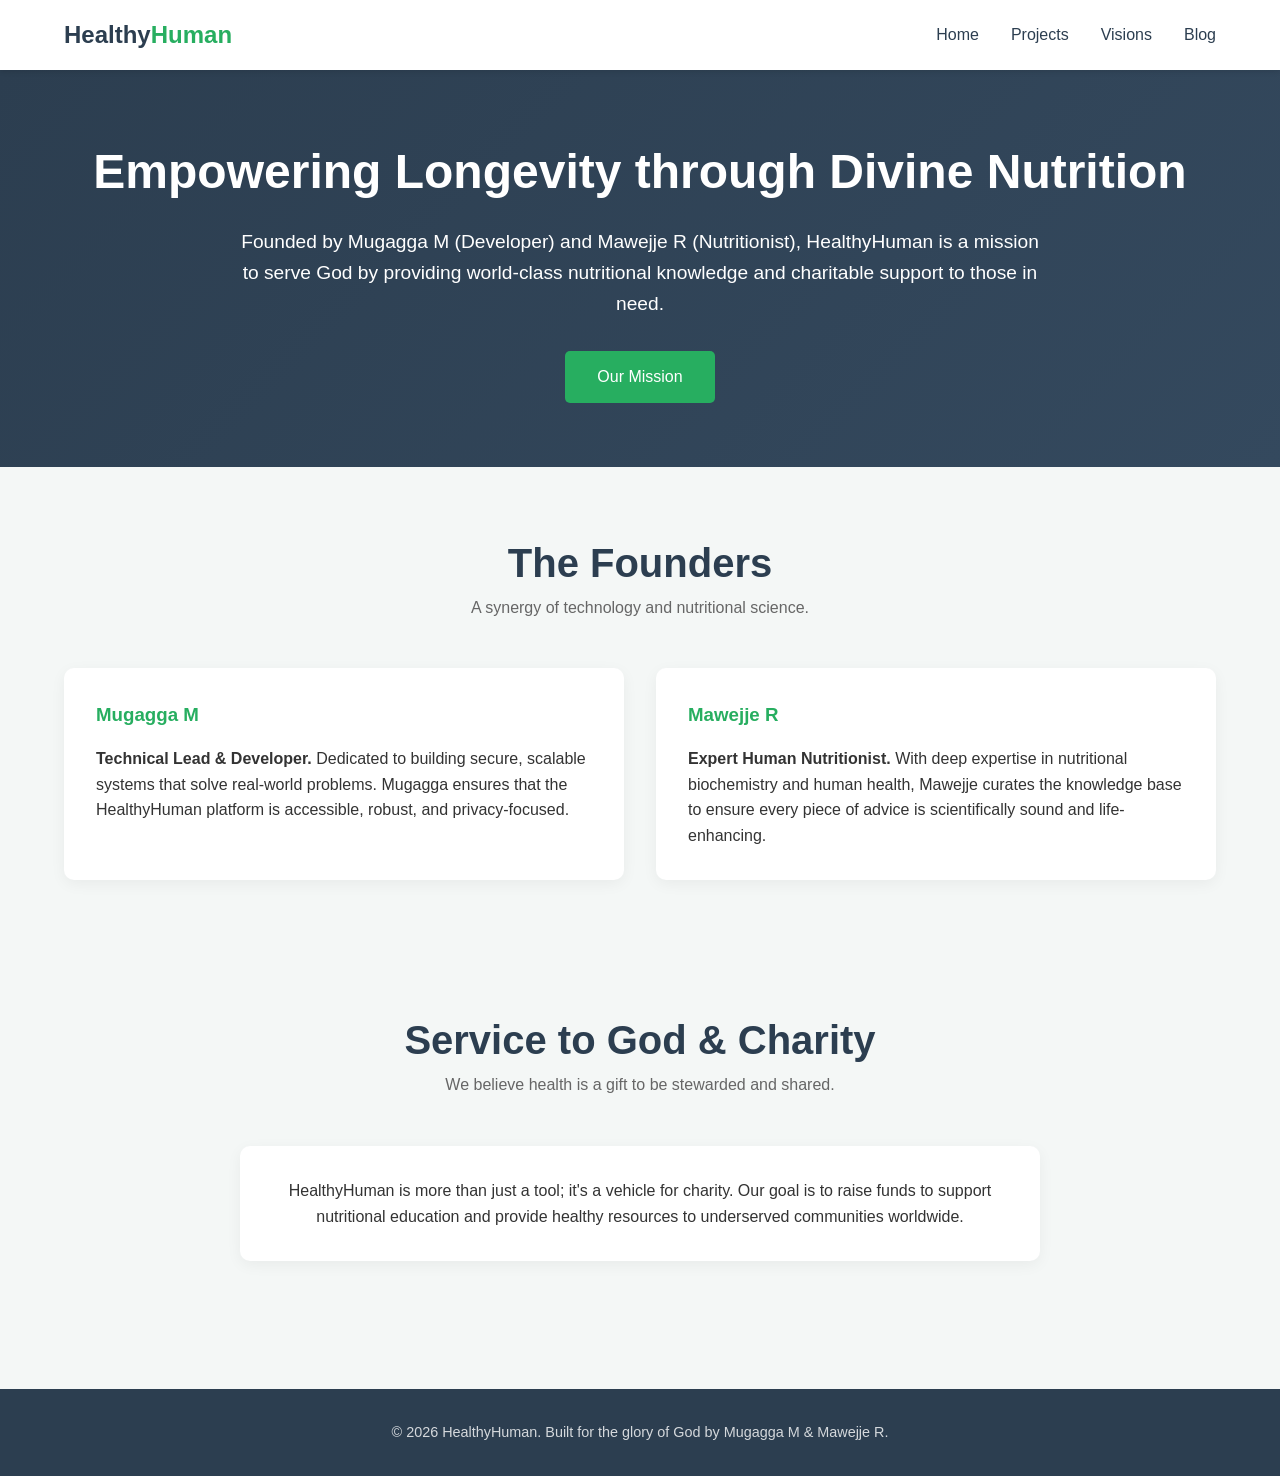
==== index.html @ 06047023 "Initial rapid prototype: Home, Projects, Visions, and Blog pages" ====
<!DOCTYPE html>
<html lang="en">
<head>
    <meta charset="UTF-8">
    <meta name="viewport" content="width=device-width, initial-scale=1.0">
    <title>HealthyHuman | Home</title>
    <link rel="stylesheet" href="style.css">
</head>
<body>
    <header>
        <div class="logo">Healthy<span>Human</span></div>
        <nav>
            <ul>
                <li><a href="index.html">Home</a></li>
                <li><a href="projects.html">Projects</a></li>
                <li><a href="visions.html">Visions</a></li>
                <li><a href="blog.html">Blog</a></li>
            </ul>
        </nav>
    </header>

    <main>
        <section class="hero">
            <h1>Empowering Longevity through Divine Nutrition</h1>
            <p>Founded by Mugagga M (Developer) and Mawejje R (Nutritionist), HealthyHuman is a mission to serve God by providing world-class nutritional knowledge and charitable support to those in need.</p>
            <a href="visions.html" class="btn">Our Mission</a>
        </section>

        <section id="about">
            <div class="section-title">
                <h2>The Founders</h2>
                <p>A synergy of technology and nutritional science.</p>
            </div>
            <div class="grid">
                <div class="card">
                    <h3>Mugagga M</h3>
                    <p><strong>Technical Lead & Developer.</strong> Dedicated to building secure, scalable systems that solve real-world problems. Mugagga ensures that the HealthyHuman platform is accessible, robust, and privacy-focused.</p>
                </div>
                <div class="card">
                    <h3>Mawejje R</h3>
                    <p><strong>Expert Human Nutritionist.</strong> With deep expertise in nutritional biochemistry and human health, Mawejje curates the knowledge base to ensure every piece of advice is scientifically sound and life-enhancing.</p>
                </div>
            </div>
        </section>

        <section id="charity">
            <div class="section-title">
                <h2>Service to God & Charity</h2>
                <p>We believe health is a gift to be stewarded and shared.</p>
            </div>
            <div class="card" style="text-align: center; max-width: 800px; margin: 0 auto;">
                <p>HealthyHuman is more than just a tool; it's a vehicle for charity. Our goal is to raise funds to support nutritional education and provide healthy resources to underserved communities worldwide.</p>
            </div>
        </section>
    </main>

    <footer>
        <p>&copy; 2026 HealthyHuman. Built for the glory of God by Mugagga M & Mawejje R.</p>
    </footer>
</body>
</html>
---- style.css ----
:root {
    --primary-color: #2c3e50;
    --accent-color: #27ae60;
    --text-color: #333;
    --light-bg: #f4f7f6;
    --white: #ffffff;
    --font-main: 'Segoe UI', Tahoma, Geneva, Verdana, sans-serif;
}

* {
    margin: 0;
    padding: 0;
    box-sizing: border-box;
}

body {
    font-family: var(--font-main);
    line-height: 1.6;
    color: var(--text-color);
    background-color: var(--light-bg);
}

header {
    background-color: var(--white);
    padding: 1rem 5%;
    display: flex;
    justify-content: space-between;
    align-items: center;
    box-shadow: 0 2px 5px rgba(0,0,0,0.1);
    position: sticky;
    top: 0;
    z-index: 1000;
}

.logo {
    font-size: 1.5rem;
    font-weight: bold;
    color: var(--primary-color);
}

.logo span {
    color: var(--accent-color);
}

nav ul {
    display: flex;
    list-style: none;
}

nav ul li {
    margin-left: 2rem;
}

nav ul li a {
    text-decoration: none;
    color: var(--primary-color);
    font-weight: 500;
    transition: color 0.3s;
}

nav ul li a:hover {
    color: var(--accent-color);
}

.hero {
    padding: 4rem 5%;
    text-align: center;
    background: linear-gradient(135deg, #2c3e50 0%, #34495e 100%);
    color: var(--white);
}

.hero h1 {
    font-size: 3rem;
    margin-bottom: 1rem;
}

.hero p {
    font-size: 1.2rem;
    max-width: 800px;
    margin: 0 auto 2rem;
}

.btn {
    display: inline-block;
    padding: 0.8rem 2rem;
    background-color: var(--accent-color);
    color: var(--white);
    text-decoration: none;
    border-radius: 5px;
    transition: background 0.3s;
}

.btn:hover {
    background-color: #219150;
}

section {
    padding: 4rem 5%;
}

.section-title {
    text-align: center;
    margin-bottom: 3rem;
}

.section-title h2 {
    font-size: 2.5rem;
    color: var(--primary-color);
}

.section-title p {
    color: #666;
}

.grid {
    display: grid;
    grid-template-columns: repeat(auto-fit, minmax(300px, 1fr));
    gap: 2rem;
}

.card {
    background: var(--white);
    padding: 2rem;
    border-radius: 10px;
    box-shadow: 0 4px 15px rgba(0,0,0,0.05);
    transition: transform 0.3s;
}

.card:hover {
    transform: translateY(-5px);
}

.card h3 {
    margin-bottom: 1rem;
    color: var(--accent-color);
}

footer {
    background-color: var(--primary-color);
    color: var(--white);
    text-align: center;
    padding: 2rem 5%;
    margin-top: 4rem;
}

footer p {
    font-size: 0.9rem;
    opacity: 0.8;
}

@media (max-width: 768px) {
    header {
        flex-direction: column;
    }
    nav ul {
        margin-top: 1rem;
    }
    nav ul li {
        margin: 0 1rem;
    }
}
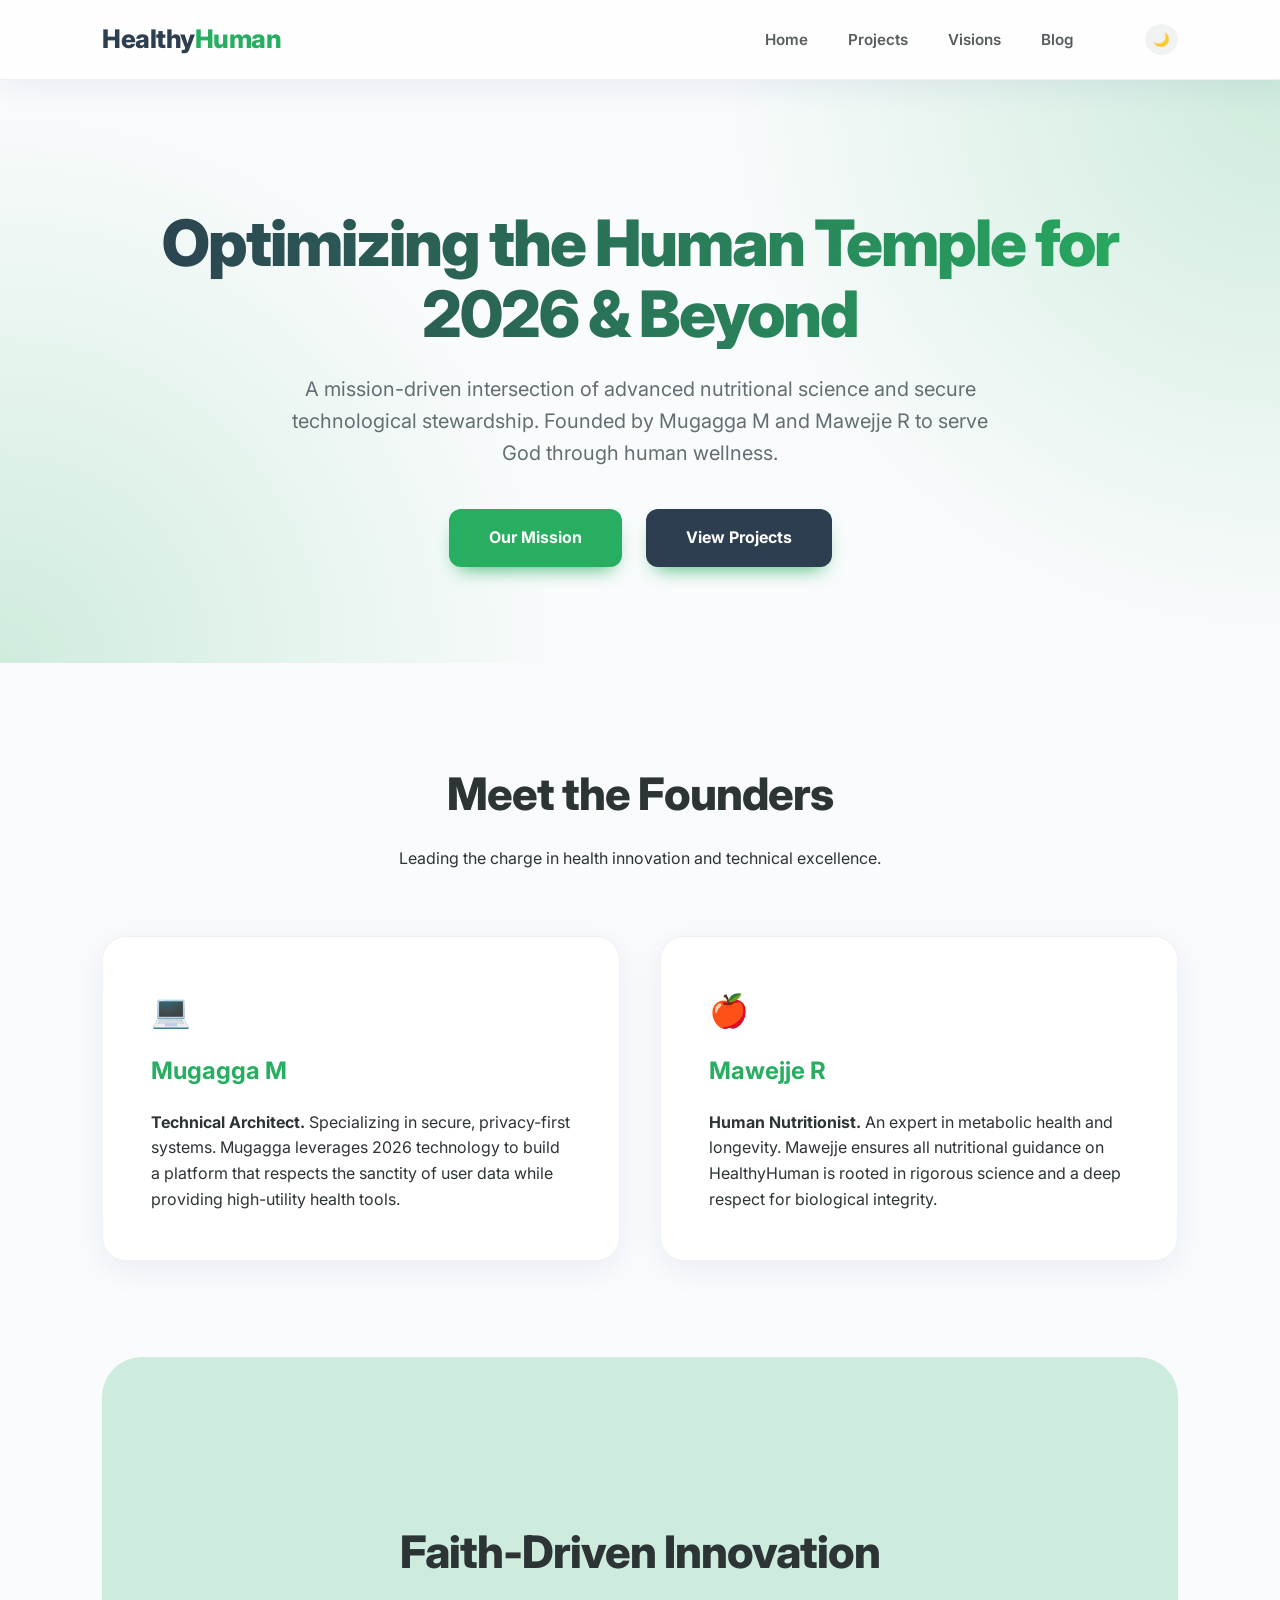
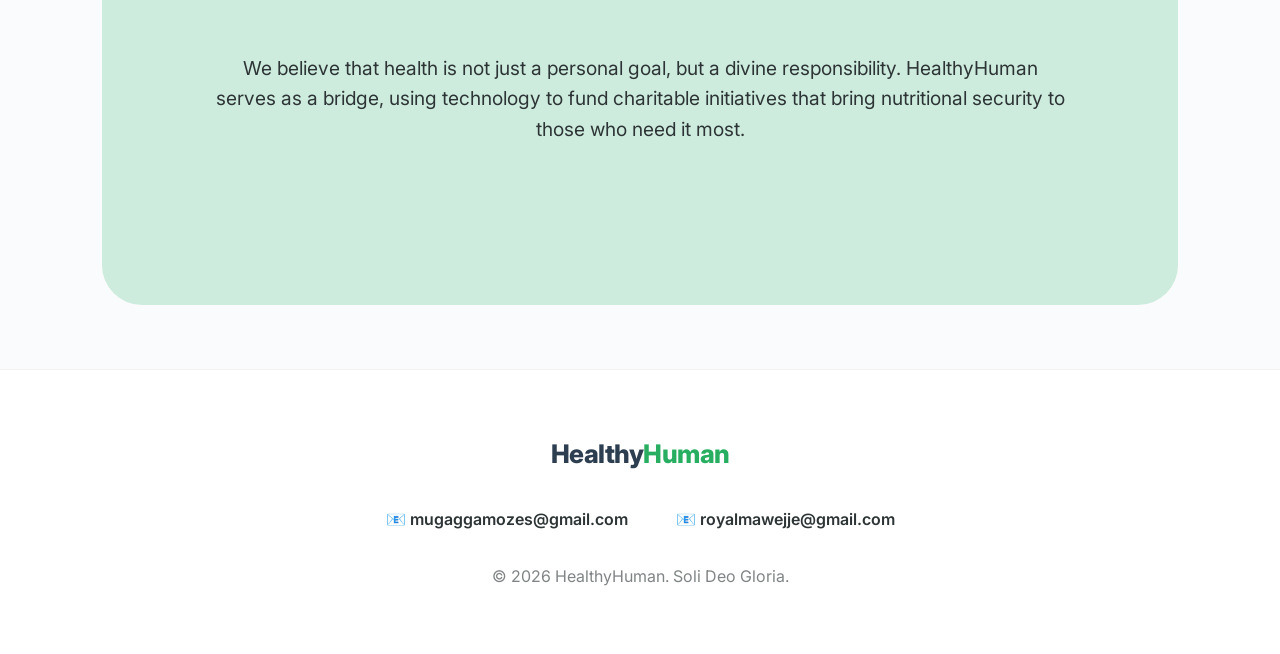
==== commit 1f56ae39: "Enhanced UI: Dark mode, glassmorphism, 2026 styling, and contact info" ====
--- a/index.html
+++ b/index.html
@@ -3,59 +3,74 @@
 <head>
     <meta charset="UTF-8">
     <meta name="viewport" content="width=device-width, initial-scale=1.0">
-    <title>HealthyHuman | Home</title>
+    <title>HealthyHuman | Divine Nutrition & Longevity</title>
     <link rel="stylesheet" href="style.css">
+    <link rel="preconnect" href="https://fonts.googleapis.com">
+    <link rel="preconnect" href="https://fonts.gstatic.com" crossorigin>
+    <link href="https://fonts.googleapis.com/css2?family=Inter:wght@400;600;800&display=swap" rel="stylesheet">
 </head>
 <body>
     <header>
-        <div class="logo">Healthy<span>Human</span></div>
+        <a href="index.html" class="logo">Healthy<span>Human</span></a>
         <nav>
             <ul>
                 <li><a href="index.html">Home</a></li>
                 <li><a href="projects.html">Projects</a></li>
                 <li><a href="visions.html">Visions</a></li>
                 <li><a href="blog.html">Blog</a></li>
+                <li><button class="theme-toggle" aria-label="Toggle theme">🌙</button></li>
             </ul>
         </nav>
     </header>
 
     <main>
         <section class="hero">
-            <h1>Empowering Longevity through Divine Nutrition</h1>
-            <p>Founded by Mugagga M (Developer) and Mawejje R (Nutritionist), HealthyHuman is a mission to serve God by providing world-class nutritional knowledge and charitable support to those in need.</p>
-            <a href="visions.html" class="btn">Our Mission</a>
+            <h1>Optimizing the Human Temple for 2026 & Beyond</h1>
+            <p>A mission-driven intersection of advanced nutritional science and secure technological stewardship. Founded by Mugagga M and Mawejje R to serve God through human wellness.</p>
+            <div style="display: flex; gap: 1.5rem; justify-content: center;">
+                <a href="visions.html" class="btn">Our Mission</a>
+                <a href="projects.html" class="btn" style="background: var(--primary);">View Projects</a>
+            </div>
         </section>
 
         <section id="about">
-            <div class="section-title">
-                <h2>The Founders</h2>
-                <p>A synergy of technology and nutritional science.</p>
+            <div class="section-title" style="text-align: center;">
+                <h2>Meet the Founders</h2>
+                <p>Leading the charge in health innovation and technical excellence.</p>
             </div>
             <div class="grid">
                 <div class="card">
+                    <div style="font-size: 2rem; margin-bottom: 1rem;">💻</div>
                     <h3>Mugagga M</h3>
-                    <p><strong>Technical Lead & Developer.</strong> Dedicated to building secure, scalable systems that solve real-world problems. Mugagga ensures that the HealthyHuman platform is accessible, robust, and privacy-focused.</p>
+                    <p><strong>Technical Architect.</strong> Specializing in secure, privacy-first systems. Mugagga leverages 2026 technology to build a platform that respects the sanctity of user data while providing high-utility health tools.</p>
                 </div>
                 <div class="card">
+                    <div style="font-size: 2rem; margin-bottom: 1rem;">🍎</div>
                     <h3>Mawejje R</h3>
-                    <p><strong>Expert Human Nutritionist.</strong> With deep expertise in nutritional biochemistry and human health, Mawejje curates the knowledge base to ensure every piece of advice is scientifically sound and life-enhancing.</p>
+                    <p><strong>Human Nutritionist.</strong> An expert in metabolic health and longevity. Mawejje ensures all nutritional guidance on HealthyHuman is rooted in rigorous science and a deep respect for biological integrity.</p>
                 </div>
             </div>
         </section>
 
-        <section id="charity">
-            <div class="section-title">
-                <h2>Service to God & Charity</h2>
-                <p>We believe health is a gift to be stewarded and shared.</p>
+        <section id="mission-highlight" style="background: var(--accent-glow); border-radius: 40px; margin: 0 8% 4rem;">
+            <div class="section-title" style="text-align: center; padding-top: 4rem;">
+                <h2>Faith-Driven Innovation</h2>
             </div>
-            <div class="card" style="text-align: center; max-width: 800px; margin: 0 auto;">
-                <p>HealthyHuman is more than just a tool; it's a vehicle for charity. Our goal is to raise funds to support nutritional education and provide healthy resources to underserved communities worldwide.</p>
+            <div style="max-width: 850px; margin: 0 auto; text-align: center; padding-bottom: 4rem; font-size: 1.2rem; color: var(--text);">
+                <p>We believe that health is not just a personal goal, but a divine responsibility. HealthyHuman serves as a bridge, using technology to fund charitable initiatives that bring nutritional security to those who need it most.</p>
             </div>
         </section>
     </main>
 
     <footer>
-        <p>&copy; 2026 HealthyHuman. Built for the glory of God by Mugagga M & Mawejje R.</p>
+        <div class="logo">Healthy<span>Human</span></div>
+        <div class="contact-info">
+            <a href="mailto:mugaggamozes@gmail.com" class="contact-link">📧 mugaggamozes@gmail.com</a>
+            <a href="mailto:royalmawejje@gmail.com" class="contact-link">📧 royalmawejje@gmail.com</a>
+        </div>
+        <p style="margin-top: 2rem; opacity: 0.6;">&copy; 2026 HealthyHuman. Soli Deo Gloria.</p>
     </footer>
+
+    <script src="script.js"></script>
 </body>
 </html>
--- a/style.css
+++ b/style.css
@@ -1,10 +1,31 @@
 :root {
-    --primary-color: #2c3e50;
-    --accent-color: #27ae60;
-    --text-color: #333;
-    --light-bg: #f4f7f6;
-    --white: #ffffff;
-    --font-main: 'Segoe UI', Tahoma, Geneva, Verdana, sans-serif;
+    /* Light Mode Palette */
+    --primary: #2c3e50;
+    --accent: #27ae60;
+    --accent-glow: rgba(39, 174, 96, 0.2);
+    --text: #2d3436;
+    --text-muted: #636e72;
+    --bg: #f9fbfc;
+    --card-bg: #ffffff;
+    --nav-bg: rgba(255, 255, 255, 0.8);
+    --border: rgba(0, 0, 0, 0.05);
+    --shadow: 0 8px 32px 0 rgba(31, 38, 135, 0.07);
+    --font-main: 'Inter', system-ui, -apple-system, sans-serif;
+    --transition: all 0.3s cubic-bezier(0.4, 0, 0.2, 1);
+}
+
+[data-theme="dark"] {
+    /* Dark Mode Palette - 2026 Aesthetic */
+    --primary: #ecf0f1;
+    --accent: #2ecc71;
+    --accent-glow: rgba(46, 204, 113, 0.2);
+    --text: #dfe6e9;
+    --text-muted: #b2bec3;
+    --bg: #0f172a;
+    --card-bg: #1e293b;
+    --nav-bg: rgba(15, 23, 42, 0.8);
+    --border: rgba(255, 255, 255, 0.05);
+    --shadow: 0 8px 32px 0 rgba(0, 0, 0, 0.3);
 }
 
 * {
@@ -13,149 +34,212 @@
     box-sizing: border-box;
 }
 
+html {
+    scroll-behavior: smooth;
+}
+
 body {
     font-family: var(--font-main);
     line-height: 1.6;
-    color: var(--text-color);
-    background-color: var(--light-bg);
-}
-
+    color: var(--text);
+    background-color: var(--bg);
+    transition: var(--transition);
+}
+
+/* Glassmorphism Header */
 header {
-    background-color: var(--white);
-    padding: 1rem 5%;
+    background-color: var(--nav-bg);
+    backdrop-filter: blur(12px);
+    -webkit-backdrop-filter: blur(12px);
+    padding: 1.2rem 8%;
     display: flex;
     justify-content: space-between;
     align-items: center;
-    box-shadow: 0 2px 5px rgba(0,0,0,0.1);
+    box-shadow: var(--shadow);
+    border-bottom: 1px solid var(--border);
     position: sticky;
     top: 0;
     z-index: 1000;
 }
 
 .logo {
-    font-size: 1.5rem;
-    font-weight: bold;
-    color: var(--primary-color);
+    font-size: 1.6rem;
+    font-weight: 800;
+    letter-spacing: -0.5px;
+    color: var(--primary);
+    text-decoration: none;
 }
 
 .logo span {
-    color: var(--accent-color);
-}
-
+    color: var(--accent);
+    position: relative;
+}
+
+/* Nav Improvements */
 nav ul {
     display: flex;
     list-style: none;
+    align-items: center;
 }
 
 nav ul li {
+    margin-left: 2.5rem;
+}
+
+nav ul li a {
+    text-decoration: none;
+    color: var(--text);
+    font-weight: 600;
+    font-size: 0.95rem;
+    transition: var(--transition);
+    opacity: 0.8;
+}
+
+nav ul li a:hover {
+    color: var(--accent);
+    opacity: 1;
+}
+
+/* Theme Toggle Button */
+.theme-toggle {
+    background: var(--border);
+    border: none;
+    padding: 0.5rem;
+    border-radius: 50%;
+    cursor: pointer;
+    display: flex;
+    align-items: center;
+    justify-content: center;
     margin-left: 2rem;
-}
-
-nav ul li a {
-    text-decoration: none;
-    color: var(--primary-color);
-    font-weight: 500;
-    transition: color 0.3s;
-}
-
-nav ul li a:hover {
-    color: var(--accent-color);
-}
-
+    color: var(--text);
+    transition: var(--transition);
+}
+
+.theme-toggle:hover {
+    background: var(--accent-glow);
+    color: var(--accent);
+}
+
+/* Hero Section Refinement */
 .hero {
-    padding: 4rem 5%;
+    padding: 8rem 8% 6rem;
     text-align: center;
-    background: linear-gradient(135deg, #2c3e50 0%, #34495e 100%);
-    color: var(--white);
+    background: radial-gradient(circle at top right, var(--accent-glow), transparent 40%),
+                radial-gradient(circle at bottom left, var(--accent-glow), transparent 40%);
 }
 
 .hero h1 {
-    font-size: 3rem;
-    margin-bottom: 1rem;
+    font-size: 4rem;
+    font-weight: 850;
+    line-height: 1.1;
+    margin-bottom: 1.5rem;
+    letter-spacing: -2px;
+    background: linear-gradient(to right, var(--primary), var(--accent));
+    -webkit-background-clip: text;
+    -webkit-text-fill-color: transparent;
 }
 
 .hero p {
-    font-size: 1.2rem;
-    max-width: 800px;
-    margin: 0 auto 2rem;
+    font-size: 1.25rem;
+    max-width: 700px;
+    margin: 0 auto 2.5rem;
+    color: var(--text-muted);
 }
 
 .btn {
     display: inline-block;
-    padding: 0.8rem 2rem;
-    background-color: var(--accent-color);
-    color: var(--white);
-    text-decoration: none;
-    border-radius: 5px;
-    transition: background 0.3s;
+    padding: 1rem 2.5rem;
+    background-color: var(--accent);
+    color: white;
+    text-decoration: none;
+    border-radius: 12px;
+    font-weight: 700;
+    box-shadow: 0 10px 20px -10px var(--accent);
+    transition: var(--transition);
 }
 
 .btn:hover {
-    background-color: #219150;
-}
-
+    transform: translateY(-2px);
+    box-shadow: 0 15px 30px -10px var(--accent);
+    filter: brightness(1.1);
+}
+
+/* Grid & Cards (Glassmorphism) */
 section {
-    padding: 4rem 5%;
+    padding: 6rem 8%;
 }
 
 .section-title {
-    text-align: center;
-    margin-bottom: 3rem;
+    margin-bottom: 4rem;
 }
 
 .section-title h2 {
-    font-size: 2.5rem;
-    color: var(--primary-color);
-}
-
-.section-title p {
-    color: #666;
+    font-size: 2.8rem;
+    font-weight: 800;
+    letter-spacing: -1px;
+    margin-bottom: 1rem;
 }
 
 .grid {
     display: grid;
-    grid-template-columns: repeat(auto-fit, minmax(300px, 1fr));
-    gap: 2rem;
+    grid-template-columns: repeat(auto-fit, minmax(320px, 1fr));
+    gap: 2.5rem;
 }
 
 .card {
-    background: var(--white);
-    padding: 2rem;
-    border-radius: 10px;
-    box-shadow: 0 4px 15px rgba(0,0,0,0.05);
-    transition: transform 0.3s;
+    background: var(--card-bg);
+    padding: 3rem;
+    border-radius: 24px;
+    border: 1px solid var(--border);
+    box-shadow: var(--shadow);
+    transition: var(--transition);
+    position: relative;
+    overflow: hidden;
 }
 
 .card:hover {
-    transform: translateY(-5px);
+    transform: translateY(-10px);
+    border-color: var(--accent);
 }
 
 .card h3 {
-    margin-bottom: 1rem;
-    color: var(--accent-color);
-}
-
+    font-size: 1.5rem;
+    margin-bottom: 1.2rem;
+    color: var(--accent);
+}
+
+/* Footer & Contact */
 footer {
-    background-color: var(--primary-color);
-    color: var(--white);
+    background-color: var(--card-bg);
+    border-top: 1px solid var(--border);
+    padding: 4rem 8%;
     text-align: center;
-    padding: 2rem 5%;
-    margin-top: 4rem;
-}
-
-footer p {
-    font-size: 0.9rem;
-    opacity: 0.8;
+}
+
+.contact-info {
+    margin: 2rem 0;
+    display: flex;
+    justify-content: center;
+    gap: 3rem;
+    flex-wrap: wrap;
+}
+
+.contact-link {
+    color: var(--text);
+    text-decoration: none;
+    font-weight: 600;
+    display: flex;
+    align-items: center;
+    gap: 0.5rem;
+    transition: var(--transition);
+}
+
+.contact-link:hover {
+    color: var(--accent);
 }
 
 @media (max-width: 768px) {
-    header {
-        flex-direction: column;
-    }
-    nav ul {
-        margin-top: 1rem;
-    }
-    nav ul li {
-        margin: 0 1rem;
-    }
-}
+    .hero h1 { font-size: 2.5rem; }
+    header { padding: 1rem 5%; }
+    nav ul li { margin-left: 1rem; }
+}
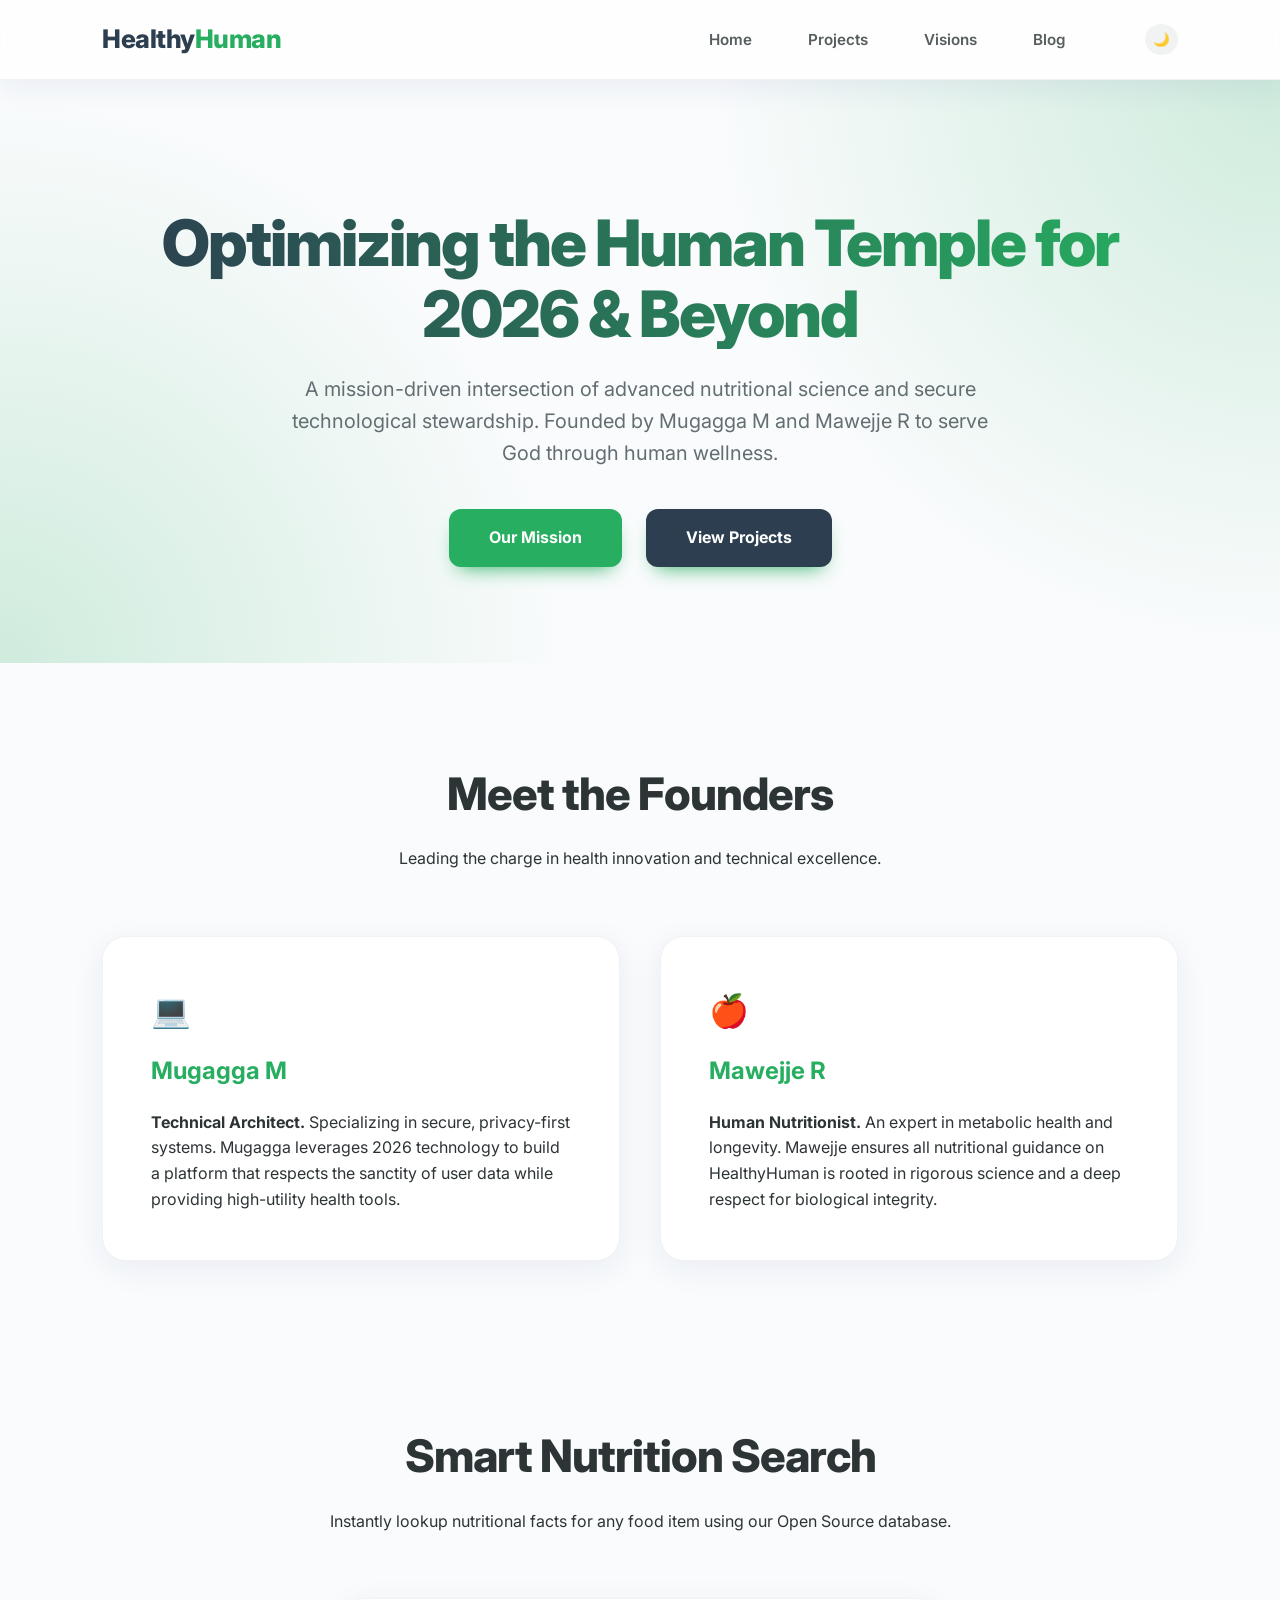
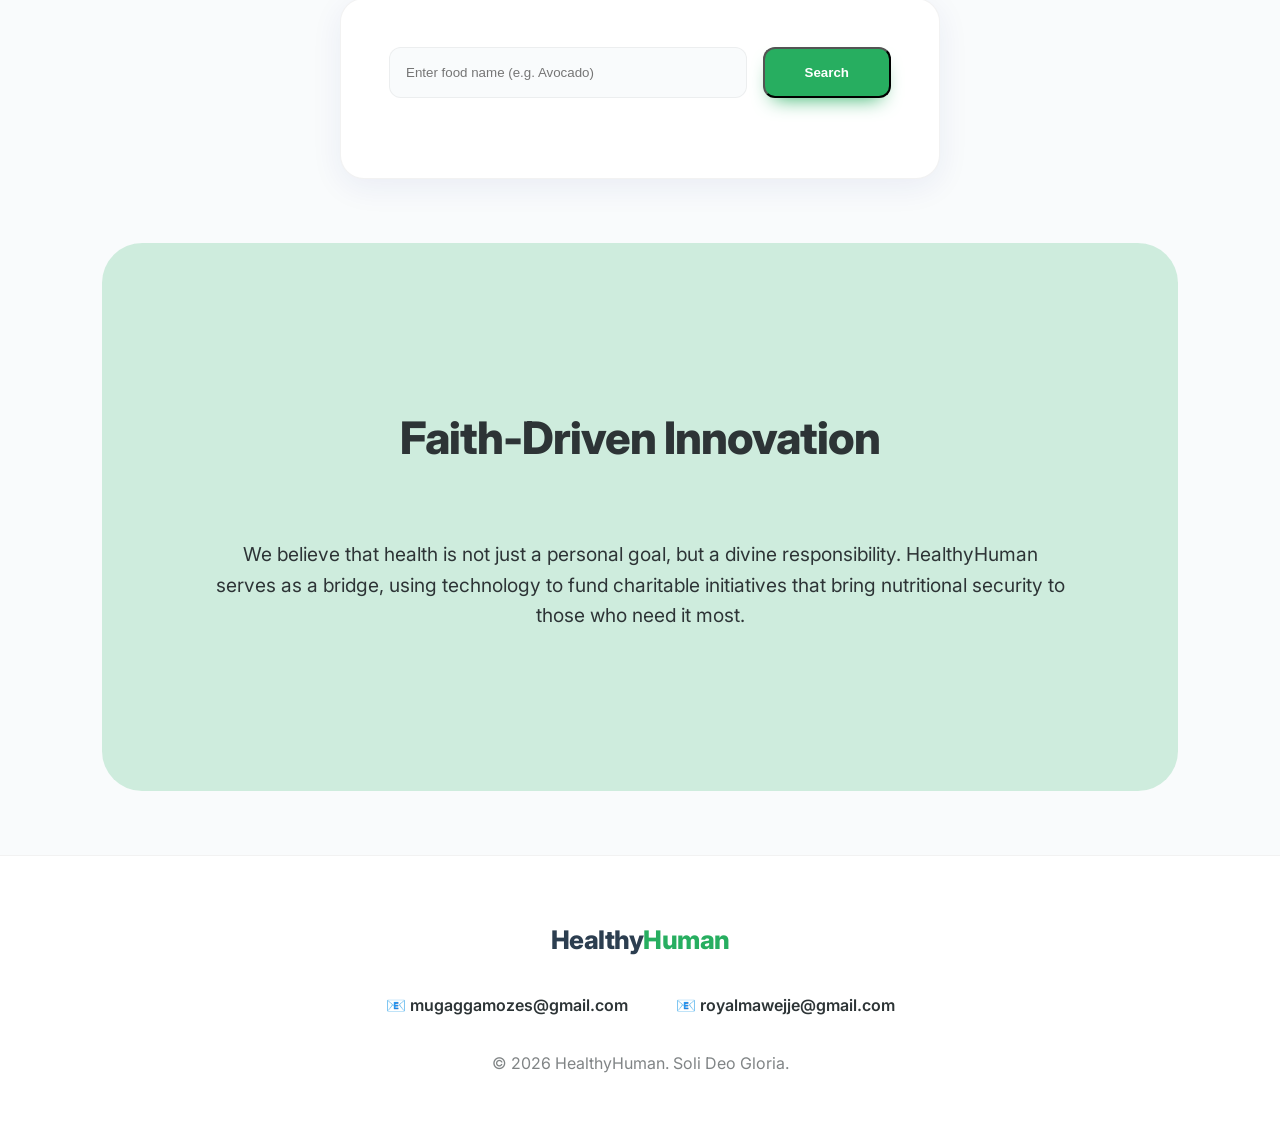
==== commit 32ed6d57: "Fix navigation, integrate Open Food Facts API, and expand blog content" ====
--- a/index.html
+++ b/index.html
@@ -52,6 +52,28 @@
             </div>
         </section>
 
+        <section id="nutrition-search" style="padding: 4rem 8%;">
+            <div class="section-title" style="text-align: center;">
+                <h2>Smart Nutrition Search</h2>
+                <p>Instantly lookup nutritional facts for any food item using our Open Source database.</p>
+            </div>
+            <div class="card" style="max-width: 600px; margin: 0 auto; text-align: center;">
+                <div style="display: flex; gap: 1rem; margin-bottom: 2rem;">
+                    <input type="text" id="food-input" placeholder="Enter food name (e.g. Avocado)" style="flex: 1; padding: 1rem; border-radius: 12px; border: 1px solid var(--border); background: var(--bg); color: var(--text); outline: none;">
+                    <button id="search-btn" class="btn">Search</button>
+                </div>
+                <div id="search-result" style="display: none; text-align: left; padding: 1.5rem; background: var(--bg); border-radius: 12px; border: 1px solid var(--border);">
+                    <h3 id="food-name" style="margin-bottom: 1rem;"></h3>
+                    <div class="grid" style="grid-template-columns: 1fr 1fr; gap: 1rem; font-size: 0.9rem;">
+                        <div>⚡ Calories: <span id="calories" style="font-weight: bold;"></span> kcal</div>
+                        <div>🥩 Proteins: <span id="proteins" style="font-weight: bold;"></span>g</div>
+                        <div>🥑 Fats: <span id="fats" style="font-weight: bold;"></span>g</div>
+                        <div>🍞 Carbs: <span id="carbs" style="font-weight: bold;"></span>g</div>
+                    </div>
+                </div>
+            </div>
+        </section>
+
         <section id="mission-highlight" style="background: var(--accent-glow); border-radius: 40px; margin: 0 8% 4rem;">
             <div class="section-title" style="text-align: center; padding-top: 4rem;">
                 <h2>Faith-Driven Innovation</h2>
--- a/style.css
+++ b/style.css
@@ -59,7 +59,8 @@
     border-bottom: 1px solid var(--border);
     position: sticky;
     top: 0;
-    z-index: 1000;
+    z-index: 9999; /* Maximize visibility */
+    pointer-events: auto;
 }
 
 .logo {
@@ -68,6 +69,7 @@
     letter-spacing: -0.5px;
     color: var(--primary);
     text-decoration: none;
+    z-index: 10000;
 }
 
 .logo span {
@@ -76,6 +78,10 @@
 }
 
 /* Nav Improvements */
+nav {
+    z-index: 10000;
+}
+
 nav ul {
     display: flex;
     list-style: none;
@@ -93,11 +99,14 @@
     font-size: 0.95rem;
     transition: var(--transition);
     opacity: 0.8;
+    padding: 0.5rem; /* Better hit target */
+    display: inline-block;
 }
 
 nav ul li a:hover {
     color: var(--accent);
     opacity: 1;
+    transform: translateY(-1px);
 }
 
 /* Theme Toggle Button */
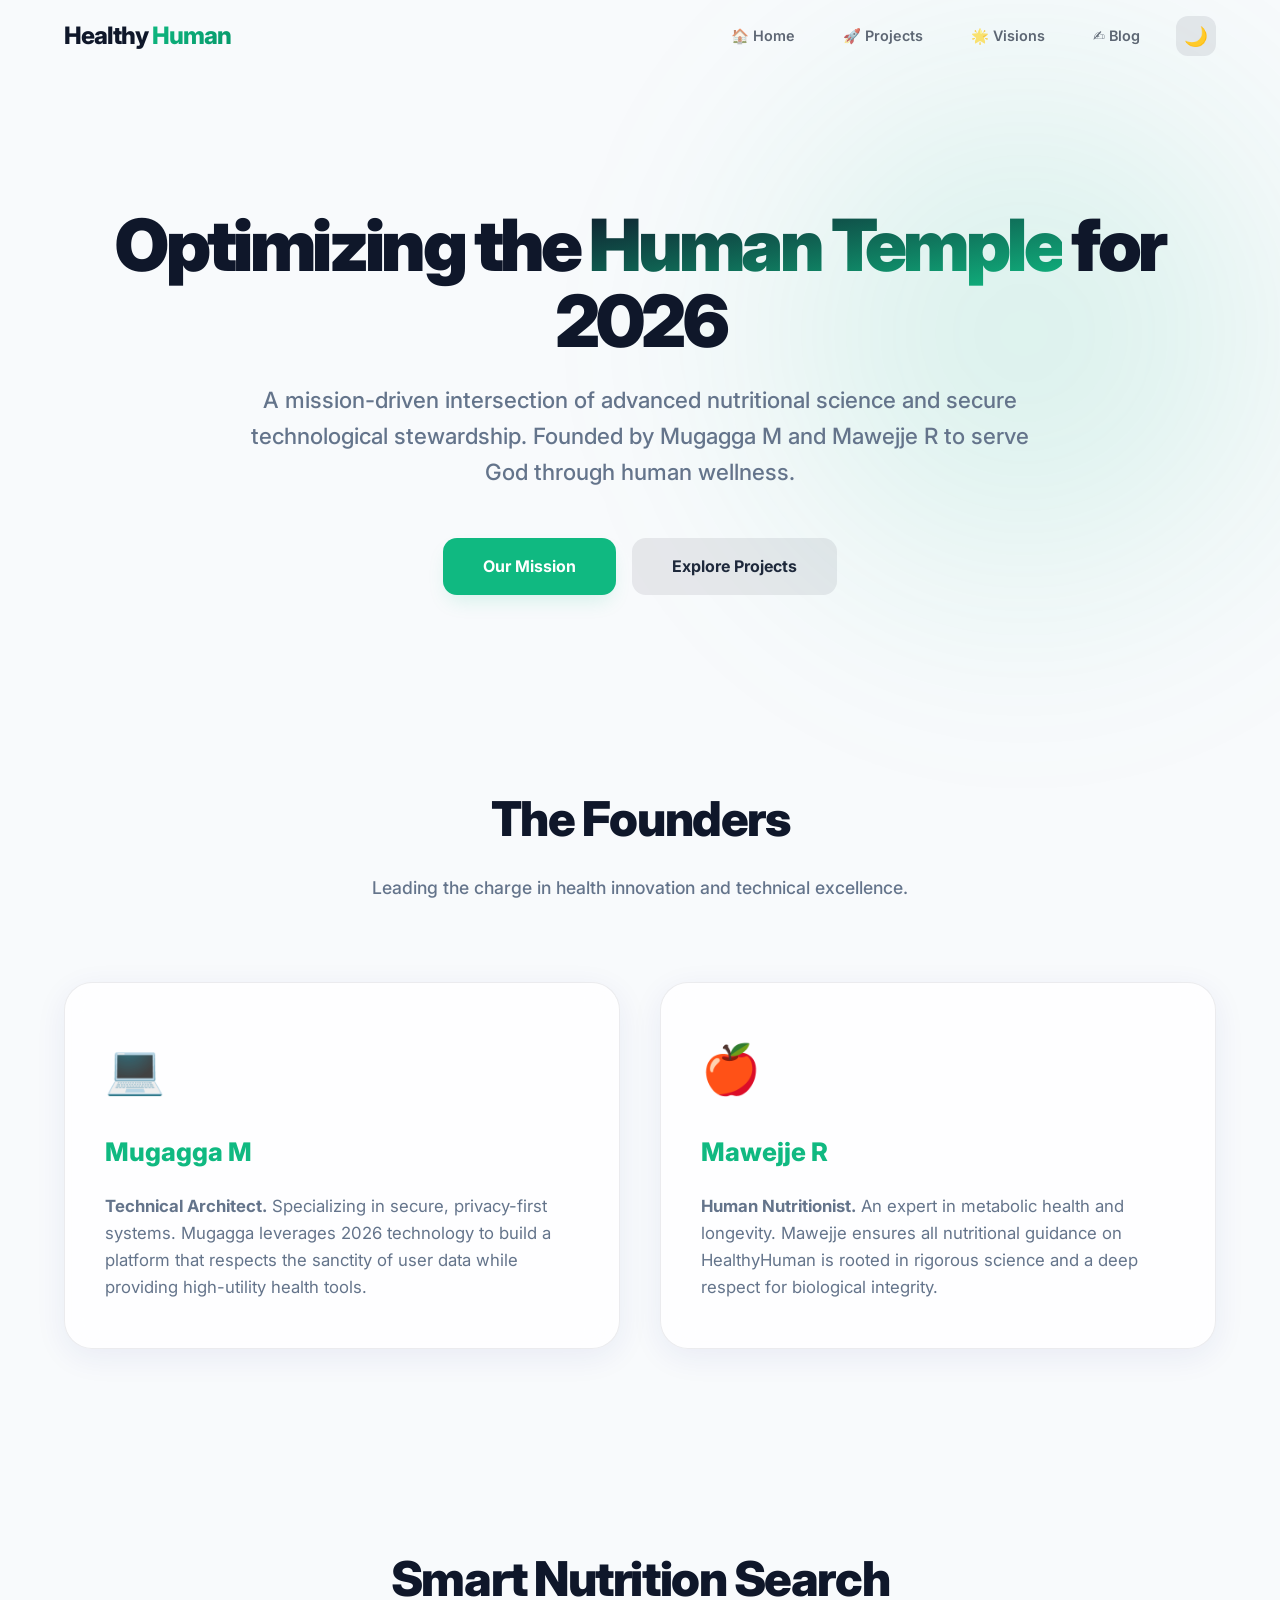
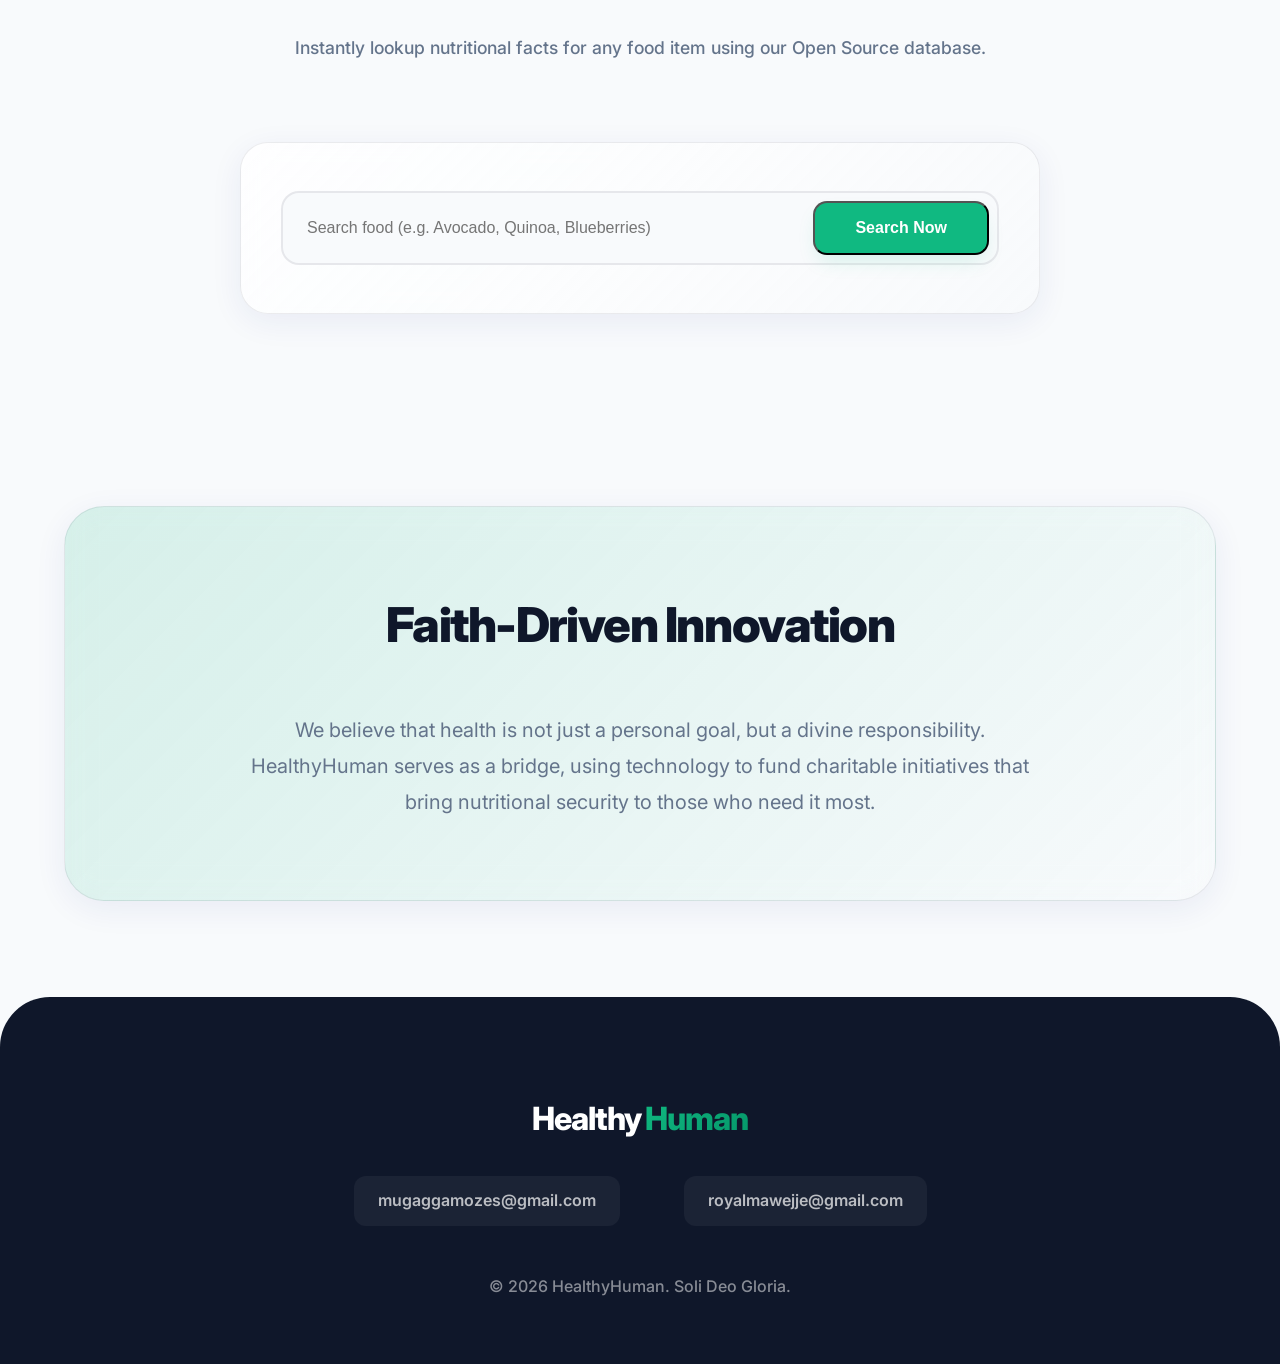
==== commit 4c9f05d2: "Restore and elevate high-end 2026 design with mobile responsiveness" ====
--- a/index.html
+++ b/index.html
@@ -10,14 +10,14 @@
     <link href="https://fonts.googleapis.com/css2?family=Inter:wght@400;600;800&display=swap" rel="stylesheet">
 </head>
 <body>
-    <header>
+    <header id="main-header">
         <a href="index.html" class="logo">Healthy<span>Human</span></a>
         <nav>
             <ul>
-                <li><a href="index.html">Home</a></li>
-                <li><a href="projects.html">Projects</a></li>
-                <li><a href="visions.html">Visions</a></li>
-                <li><a href="blog.html">Blog</a></li>
+                <li><a href="index.html">🏠 Home</a></li>
+                <li><a href="projects.html">🚀 Projects</a></li>
+                <li><a href="visions.html">🌟 Visions</a></li>
+                <li><a href="blog.html">✍️ Blog</a></li>
                 <li><button class="theme-toggle" aria-label="Toggle theme">🌙</button></li>
             </ul>
         </nav>
@@ -25,72 +25,74 @@
 
     <main>
         <section class="hero">
-            <h1>Optimizing the Human Temple for 2026 & Beyond</h1>
+            <h1>Optimizing the <span>Human Temple</span> for 2026</h1>
             <p>A mission-driven intersection of advanced nutritional science and secure technological stewardship. Founded by Mugagga M and Mawejje R to serve God through human wellness.</p>
-            <div style="display: flex; gap: 1.5rem; justify-content: center;">
-                <a href="visions.html" class="btn">Our Mission</a>
-                <a href="projects.html" class="btn" style="background: var(--primary);">View Projects</a>
+            <div class="btn-group">
+                <a href="visions.html" class="btn btn-primary">Our Mission</a>
+                <a href="projects.html" class="btn btn-secondary">Explore Projects</a>
             </div>
         </section>
 
         <section id="about">
-            <div class="section-title" style="text-align: center;">
-                <h2>Meet the Founders</h2>
+            <div class="section-title">
+                <h2>The Founders</h2>
                 <p>Leading the charge in health innovation and technical excellence.</p>
             </div>
             <div class="grid">
-                <div class="card">
-                    <div style="font-size: 2rem; margin-bottom: 1rem;">💻</div>
+                <div class="card glass">
+                    <div style="font-size: 3rem; margin-bottom: 1.5rem;">💻</div>
                     <h3>Mugagga M</h3>
                     <p><strong>Technical Architect.</strong> Specializing in secure, privacy-first systems. Mugagga leverages 2026 technology to build a platform that respects the sanctity of user data while providing high-utility health tools.</p>
                 </div>
-                <div class="card">
-                    <div style="font-size: 2rem; margin-bottom: 1rem;">🍎</div>
+                <div class="card glass">
+                    <div style="font-size: 3rem; margin-bottom: 1.5rem;">🍎</div>
                     <h3>Mawejje R</h3>
                     <p><strong>Human Nutritionist.</strong> An expert in metabolic health and longevity. Mawejje ensures all nutritional guidance on HealthyHuman is rooted in rigorous science and a deep respect for biological integrity.</p>
                 </div>
             </div>
         </section>
 
-        <section id="nutrition-search" style="padding: 4rem 8%;">
-            <div class="section-title" style="text-align: center;">
+        <section id="nutrition-search">
+            <div class="section-title">
                 <h2>Smart Nutrition Search</h2>
                 <p>Instantly lookup nutritional facts for any food item using our Open Source database.</p>
             </div>
-            <div class="card" style="max-width: 600px; margin: 0 auto; text-align: center;">
-                <div style="display: flex; gap: 1rem; margin-bottom: 2rem;">
-                    <input type="text" id="food-input" placeholder="Enter food name (e.g. Avocado)" style="flex: 1; padding: 1rem; border-radius: 12px; border: 1px solid var(--border); background: var(--bg); color: var(--text); outline: none;">
-                    <button id="search-btn" class="btn">Search</button>
+            <div class="card glass">
+                <div class="search-container">
+                    <input type="text" id="food-input" placeholder="Search food (e.g. Avocado, Quinoa, Blueberries)">
+                    <button id="search-btn" class="btn btn-primary">Search Now</button>
                 </div>
-                <div id="search-result" style="display: none; text-align: left; padding: 1.5rem; background: var(--bg); border-radius: 12px; border: 1px solid var(--border);">
-                    <h3 id="food-name" style="margin-bottom: 1rem;"></h3>
-                    <div class="grid" style="grid-template-columns: 1fr 1fr; gap: 1rem; font-size: 0.9rem;">
-                        <div>⚡ Calories: <span id="calories" style="font-weight: bold;"></span> kcal</div>
-                        <div>🥩 Proteins: <span id="proteins" style="font-weight: bold;"></span>g</div>
-                        <div>🥑 Fats: <span id="fats" style="font-weight: bold;"></span>g</div>
-                        <div>🍞 Carbs: <span id="carbs" style="font-weight: bold;"></span>g</div>
+                <div id="search-result" style="display: none; margin-top: 2rem; padding: 2rem; background: var(--bg); border-radius: 20px; border: 1px solid var(--border);">
+                    <h3 id="food-name" style="margin-bottom: 1.5rem; text-align: center; color: var(--primary);"></h3>
+                    <div class="grid" style="grid-template-columns: repeat(auto-fit, minmax(120px, 1fr)); gap: 1.5rem; text-align: center;">
+                        <div class="glass" style="padding: 1rem; border-radius: 15px;">⚡ <div style="font-size: 1.2rem; font-weight: 800; color: var(--accent);"><span id="calories"></span></div><small>Calories</small></div>
+                        <div class="glass" style="padding: 1rem; border-radius: 15px;">🥩 <div style="font-size: 1.2rem; font-weight: 800; color: var(--accent);"><span id="proteins"></span>g</div><small>Proteins</small></div>
+                        <div class="glass" style="padding: 1rem; border-radius: 15px;">🥑 <div style="font-size: 1.2rem; font-weight: 800; color: var(--accent);"><span id="fats"></span>g</div><small>Fats</small></div>
+                        <div class="glass" style="padding: 1rem; border-radius: 15px;">🍞 <div style="font-size: 1.2rem; font-weight: 800; color: var(--accent);"><span id="carbs"></span>g</div><small>Carbs</small></div>
                     </div>
                 </div>
             </div>
         </section>
 
-        <section id="mission-highlight" style="background: var(--accent-glow); border-radius: 40px; margin: 0 8% 4rem;">
-            <div class="section-title" style="text-align: center; padding-top: 4rem;">
-                <h2>Faith-Driven Innovation</h2>
-            </div>
-            <div style="max-width: 850px; margin: 0 auto; text-align: center; padding-bottom: 4rem; font-size: 1.2rem; color: var(--text);">
-                <p>We believe that health is not just a personal goal, but a divine responsibility. HealthyHuman serves as a bridge, using technology to fund charitable initiatives that bring nutritional security to those who need it most.</p>
+        <section id="mission-highlight" style="padding: 6rem 5%;">
+            <div class="card glass" style="background: linear-gradient(135deg, var(--accent-glow), transparent); border-radius: 40px; text-align: center; padding: 5rem 2rem;">
+                <div class="section-title" style="margin-bottom: 2rem;">
+                    <h2>Faith-Driven Innovation</h2>
+                </div>
+                <p style="max-width: 800px; margin: 0 auto; font-size: 1.25rem; line-height: 1.8; color: var(--text-muted);">
+                    We believe that health is not just a personal goal, but a divine responsibility. HealthyHuman serves as a bridge, using technology to fund charitable initiatives that bring nutritional security to those who need it most.
+                </p>
             </div>
         </section>
     </main>
 
     <footer>
-        <div class="logo">Healthy<span>Human</span></div>
+        <a href="index.html" class="logo">Healthy<span>Human</span></a>
         <div class="contact-info">
-            <a href="mailto:mugaggamozes@gmail.com" class="contact-link">📧 mugaggamozes@gmail.com</a>
-            <a href="mailto:royalmawejje@gmail.com" class="contact-link">📧 royalmawejje@gmail.com</a>
+            <a href="mailto:mugaggamozes@gmail.com" class="contact-link">mugaggamozes@gmail.com</a>
+            <a href="mailto:royalmawejje@gmail.com" class="contact-link">royalmawejje@gmail.com</a>
         </div>
-        <p style="margin-top: 2rem; opacity: 0.6;">&copy; 2026 HealthyHuman. Soli Deo Gloria.</p>
+        <p style="opacity: 0.5; font-weight: 500;">&copy; 2026 HealthyHuman. Soli Deo Gloria.</p>
     </footer>
 
     <script src="script.js"></script>
--- a/style.css
+++ b/style.css
@@ -1,31 +1,36 @@
 :root {
-    /* Light Mode Palette */
-    --primary: #2c3e50;
-    --accent: #27ae60;
-    --accent-glow: rgba(39, 174, 96, 0.2);
-    --text: #2d3436;
-    --text-muted: #636e72;
-    --bg: #f9fbfc;
-    --card-bg: #ffffff;
-    --nav-bg: rgba(255, 255, 255, 0.8);
-    --border: rgba(0, 0, 0, 0.05);
-    --shadow: 0 8px 32px 0 rgba(31, 38, 135, 0.07);
+    /* High-End Palette */
+    --primary: #0f172a;
+    --accent: #10b981;
+    --accent-dark: #059669;
+    --accent-glow: rgba(16, 185, 129, 0.15);
+    --text: #1e293b;
+    --text-muted: #64748b;
+    --bg: #f8fafc;
+    --card-bg: rgba(255, 255, 255, 0.8);
+    --nav-bg: rgba(255, 255, 255, 0.7);
+    --border: rgba(15, 23, 42, 0.08);
+    --shadow-sm: 0 1px 2px 0 rgba(0, 0, 0, 0.05);
+    --shadow-md: 0 4px 6px -1px rgba(0, 0, 0, 0.1), 0 2px 4px -1px rgba(0, 0, 0, 0.06);
+    --shadow-lg: 0 20px 25px -5px rgba(0, 0, 0, 0.1), 0 10px 10px -5px rgba(0, 0, 0, 0.04);
+    --shadow-glass: 0 8px 32px 0 rgba(31, 38, 135, 0.07);
+    
     --font-main: 'Inter', system-ui, -apple-system, sans-serif;
-    --transition: all 0.3s cubic-bezier(0.4, 0, 0.2, 1);
+    --transition: all 0.4s cubic-bezier(0.4, 0, 0.2, 1);
 }
 
 [data-theme="dark"] {
-    /* Dark Mode Palette - 2026 Aesthetic */
-    --primary: #ecf0f1;
-    --accent: #2ecc71;
-    --accent-glow: rgba(46, 204, 113, 0.2);
-    --text: #dfe6e9;
-    --text-muted: #b2bec3;
-    --bg: #0f172a;
-    --card-bg: #1e293b;
-    --nav-bg: rgba(15, 23, 42, 0.8);
-    --border: rgba(255, 255, 255, 0.05);
-    --shadow: 0 8px 32px 0 rgba(0, 0, 0, 0.3);
+    --primary: #f8fafc;
+    --accent: #34d399;
+    --accent-dark: #10b981;
+    --accent-glow: rgba(52, 211, 153, 0.15);
+    --text: #f1f5f9;
+    --text-muted: #94a3b8;
+    --bg: #020617;
+    --card-bg: rgba(30, 41, 59, 0.7);
+    --nav-bg: rgba(2, 6, 23, 0.7);
+    --border: rgba(248, 250, 252, 0.1);
+    --shadow-glass: 0 8px 32px 0 rgba(0, 0, 0, 0.4);
 }
 
 * {
@@ -36,6 +41,7 @@
 
 html {
     scroll-behavior: smooth;
+    font-size: 16px;
 }
 
 body {
@@ -43,212 +49,366 @@
     line-height: 1.6;
     color: var(--text);
     background-color: var(--bg);
-    transition: var(--transition);
-}
-
-/* Glassmorphism Header */
+    transition: background-color 0.5s ease;
+    overflow-x: hidden;
+}
+
+/* Glassmorphism Utilities */
+.glass {
+    backdrop-filter: blur(16px);
+    -webkit-backdrop-filter: blur(16px);
+    background: var(--card-bg);
+    border: 1px solid var(--border);
+    box-shadow: var(--shadow-glass);
+}
+
+/* --- Header & Navigation --- */
 header {
-    background-color: var(--nav-bg);
-    backdrop-filter: blur(12px);
-    -webkit-backdrop-filter: blur(12px);
-    padding: 1.2rem 8%;
+    position: sticky;
+    top: 0;
+    width: 100%;
+    z-index: 1000;
+    padding: 1rem 5%;
     display: flex;
     justify-content: space-between;
     align-items: center;
-    box-shadow: var(--shadow);
+    transition: var(--transition);
+}
+
+header.scrolled {
+    padding: 0.75rem 5%;
+    background-color: var(--nav-bg);
+    backdrop-filter: blur(20px);
     border-bottom: 1px solid var(--border);
-    position: sticky;
-    top: 0;
-    z-index: 9999; /* Maximize visibility */
-    pointer-events: auto;
 }
 
 .logo {
-    font-size: 1.6rem;
+    font-size: 1.5rem;
     font-weight: 800;
-    letter-spacing: -0.5px;
+    letter-spacing: -1px;
     color: var(--primary);
     text-decoration: none;
-    z-index: 10000;
+    display: flex;
+    align-items: center;
+    gap: 0.25rem;
 }
 
 .logo span {
     color: var(--accent);
-    position: relative;
-}
-
-/* Nav Improvements */
-nav {
-    z-index: 10000;
+    background: linear-gradient(135deg, var(--accent), var(--accent-dark));
+    -webkit-background-clip: text;
+    -webkit-text-fill-color: transparent;
 }
 
 nav ul {
     display: flex;
     list-style: none;
     align-items: center;
-}
-
-nav ul li {
-    margin-left: 2.5rem;
+    gap: 1.5rem;
 }
 
 nav ul li a {
     text-decoration: none;
     color: var(--text);
     font-weight: 600;
-    font-size: 0.95rem;
-    transition: var(--transition);
-    opacity: 0.8;
-    padding: 0.5rem; /* Better hit target */
-    display: inline-block;
+    font-size: 0.9rem;
+    opacity: 0.7;
+    transition: var(--transition);
+    padding: 0.5rem 0.75rem;
+    border-radius: 8px;
 }
 
 nav ul li a:hover {
+    opacity: 1;
+    background: var(--accent-glow);
     color: var(--accent);
-    opacity: 1;
-    transform: translateY(-1px);
-}
-
-/* Theme Toggle Button */
+}
+
 .theme-toggle {
     background: var(--border);
     border: none;
-    padding: 0.5rem;
-    border-radius: 50%;
+    width: 40px;
+    height: 40px;
+    border-radius: 12px;
     cursor: pointer;
     display: flex;
     align-items: center;
     justify-content: center;
-    margin-left: 2rem;
+    font-size: 1.2rem;
+    transition: var(--transition);
     color: var(--text);
-    transition: var(--transition);
 }
 
 .theme-toggle:hover {
+    transform: rotate(15deg) scale(1.1);
+    background: var(--accent-glow);
+}
+
+/* --- Hero Section --- */
+.hero {
+    padding: clamp(6rem, 15vh, 10rem) 5% clamp(4rem, 10vh, 6rem);
+    text-align: center;
+    position: relative;
+}
+
+.hero::before {
+    content: '';
+    position: absolute;
+    top: -20%;
+    right: -10%;
+    width: 60vw;
+    height: 60vw;
+    background: radial-gradient(circle, var(--accent-glow) 0%, transparent 70%);
+    z-index: -1;
+    filter: blur(80px);
+}
+
+.hero h1 {
+    font-size: clamp(2.5rem, 8vw, 4.5rem);
+    font-weight: 900;
+    line-height: 1.05;
+    margin-bottom: 1.5rem;
+    letter-spacing: -0.05em;
+    color: var(--primary);
+}
+
+.hero h1 span {
+    background: linear-gradient(to bottom right, var(--primary), var(--accent));
+    -webkit-background-clip: text;
+    -webkit-text-fill-color: transparent;
+}
+
+.hero p {
+    font-size: clamp(1.1rem, 3vw, 1.4rem);
+    max-width: 800px;
+    margin: 0 auto 3rem;
+    color: var(--text-muted);
+    font-weight: 500;
+}
+
+.btn-group {
+    display: flex;
+    gap: 1rem;
+    justify-content: center;
+    flex-wrap: wrap;
+}
+
+.btn {
+    padding: 1rem 2.5rem;
+    border-radius: 14px;
+    text-decoration: none;
+    font-weight: 700;
+    font-size: 1rem;
+    transition: var(--transition);
+    display: inline-flex;
+    align-items: center;
+    gap: 0.5rem;
+}
+
+.btn-primary {
+    background: var(--accent);
+    color: white;
+    box-shadow: 0 10px 20px -5px var(--accent-glow);
+}
+
+.btn-primary:hover {
+    transform: translateY(-3px);
+    box-shadow: 0 15px 30px -5px var(--accent-glow);
+    filter: brightness(1.1);
+}
+
+.btn-secondary {
+    background: var(--border);
+    color: var(--text);
+}
+
+.btn-secondary:hover {
     background: var(--accent-glow);
     color: var(--accent);
-}
-
-/* Hero Section Refinement */
-.hero {
-    padding: 8rem 8% 6rem;
+    transform: translateY(-3px);
+}
+
+/* --- Content Sections --- */
+section {
+    padding: 6rem 5%;
+}
+
+.section-title {
     text-align: center;
-    background: radial-gradient(circle at top right, var(--accent-glow), transparent 40%),
-                radial-gradient(circle at bottom left, var(--accent-glow), transparent 40%);
-}
-
-.hero h1 {
-    font-size: 4rem;
+    margin-bottom: 5rem;
+}
+
+.section-title h2 {
+    font-size: clamp(2rem, 5vw, 3rem);
     font-weight: 850;
-    line-height: 1.1;
-    margin-bottom: 1.5rem;
-    letter-spacing: -2px;
-    background: linear-gradient(to right, var(--primary), var(--accent));
-    -webkit-background-clip: text;
-    -webkit-text-fill-color: transparent;
-}
-
-.hero p {
-    font-size: 1.25rem;
-    max-width: 700px;
-    margin: 0 auto 2.5rem;
+    letter-spacing: -0.03em;
+    margin-bottom: 1rem;
+    color: var(--primary);
+}
+
+.section-title p {
     color: var(--text-muted);
-}
-
-.btn {
-    display: inline-block;
-    padding: 1rem 2.5rem;
-    background-color: var(--accent);
-    color: white;
-    text-decoration: none;
-    border-radius: 12px;
-    font-weight: 700;
-    box-shadow: 0 10px 20px -10px var(--accent);
-    transition: var(--transition);
-}
-
-.btn:hover {
-    transform: translateY(-2px);
-    box-shadow: 0 15px 30px -10px var(--accent);
-    filter: brightness(1.1);
-}
-
-/* Grid & Cards (Glassmorphism) */
-section {
-    padding: 6rem 8%;
-}
-
-.section-title {
-    margin-bottom: 4rem;
-}
-
-.section-title h2 {
-    font-size: 2.8rem;
-    font-weight: 800;
-    letter-spacing: -1px;
-    margin-bottom: 1rem;
+    font-size: 1.1rem;
+    font-weight: 500;
 }
 
 .grid {
     display: grid;
-    grid-template-columns: repeat(auto-fit, minmax(320px, 1fr));
+    grid-template-columns: repeat(auto-fit, minmax(300px, 1fr));
     gap: 2.5rem;
 }
 
 .card {
-    background: var(--card-bg);
-    padding: 3rem;
-    border-radius: 24px;
-    border: 1px solid var(--border);
-    box-shadow: var(--shadow);
-    transition: var(--transition);
-    position: relative;
-    overflow: hidden;
+    padding: 3rem 2.5rem;
+    border-radius: 28px;
+    transition: var(--transition);
+    display: flex;
+    flex-direction: column;
+    height: 100%;
 }
 
 .card:hover {
-    transform: translateY(-10px);
+    transform: translateY(-12px) scale(1.02);
     border-color: var(--accent);
+    box-shadow: 0 30px 60px -12px rgba(0, 0, 0, 0.15);
 }
 
 .card h3 {
-    font-size: 1.5rem;
-    margin-bottom: 1.2rem;
+    font-size: 1.6rem;
+    font-weight: 800;
+    margin-bottom: 1.25rem;
     color: var(--accent);
 }
 
-/* Footer & Contact */
+.card p {
+    color: var(--text-muted);
+    font-size: 1.05rem;
+}
+
+/* --- Nutrition Search Special Design --- */
+#nutrition-search .card {
+    max-width: 800px;
+    margin: 0 auto;
+    background: linear-gradient(135deg, var(--card-bg), var(--bg));
+}
+
+.search-container {
+    display: flex;
+    gap: 1rem;
+    background: var(--bg);
+    padding: 0.5rem;
+    border-radius: 18px;
+    border: 2px solid var(--border);
+    transition: var(--transition);
+}
+
+.search-container:focus-within {
+    border-color: var(--accent);
+    box-shadow: 0 0 0 4px var(--accent-glow);
+}
+
+.search-container input {
+    flex: 1;
+    background: transparent;
+    border: none;
+    padding: 0.75rem 1rem;
+    color: var(--text);
+    font-size: 1rem;
+    font-weight: 500;
+    outline: none;
+}
+
+/* --- Footer --- */
 footer {
-    background-color: var(--card-bg);
-    border-top: 1px solid var(--border);
-    padding: 4rem 8%;
+    padding: 6rem 5% 4rem;
+    background: var(--primary);
+    color: white;
+    border-radius: 50px 50px 0 0;
     text-align: center;
 }
 
+footer .logo { color: white; justify-content: center; margin-bottom: 2rem; font-size: 2rem; }
+
 .contact-info {
-    margin: 2rem 0;
     display: flex;
     justify-content: center;
-    gap: 3rem;
+    gap: clamp(1rem, 5vw, 4rem);
     flex-wrap: wrap;
+    margin-bottom: 3rem;
 }
 
 .contact-link {
-    color: var(--text);
+    color: rgba(255, 255, 255, 0.7);
     text-decoration: none;
     font-weight: 600;
-    display: flex;
-    align-items: center;
-    gap: 0.5rem;
+    padding: 0.75rem 1.5rem;
+    border-radius: 12px;
+    background: rgba(255, 255, 255, 0.05);
     transition: var(--transition);
 }
 
 .contact-link:hover {
     color: var(--accent);
-}
-
+    background: rgba(255, 255, 255, 0.1);
+}
+
+/* --- Mobile Responsiveness --- */
 @media (max-width: 768px) {
-    .hero h1 { font-size: 2.5rem; }
-    header { padding: 1rem 5%; }
-    nav ul li { margin-left: 1rem; }
-}
+    header {
+        flex-direction: row;
+        justify-content: space-between;
+        padding: 1rem 5%;
+    }
+
+    nav {
+        position: fixed;
+        bottom: 2rem;
+        left: 5%;
+        right: 5%;
+        background: var(--nav-bg);
+        backdrop-filter: blur(20px);
+        padding: 0.75rem;
+        border-radius: 20px;
+        border: 1px solid var(--border);
+        box-shadow: var(--shadow-lg);
+        display: flex;
+        justify-content: center;
+    }
+
+    nav ul {
+        gap: 0.5rem;
+        width: 100%;
+        justify-content: space-around;
+    }
+
+    nav ul li a {
+        font-size: 0.75rem;
+        padding: 0.5rem;
+        display: flex;
+        flex-direction: column;
+        align-items: center;
+    }
+
+    .hero h1 {
+        margin-top: 2rem;
+    }
+
+    .btn {
+        width: 100%;
+        justify-content: center;
+    }
+
+    .search-container {
+        flex-direction: column;
+        background: transparent;
+        border: none;
+        padding: 0;
+    }
+
+    .search-container input {
+        background: var(--bg);
+        border: 2px solid var(--border);
+        border-radius: 14px;
+        width: 100%;
+    }
+}
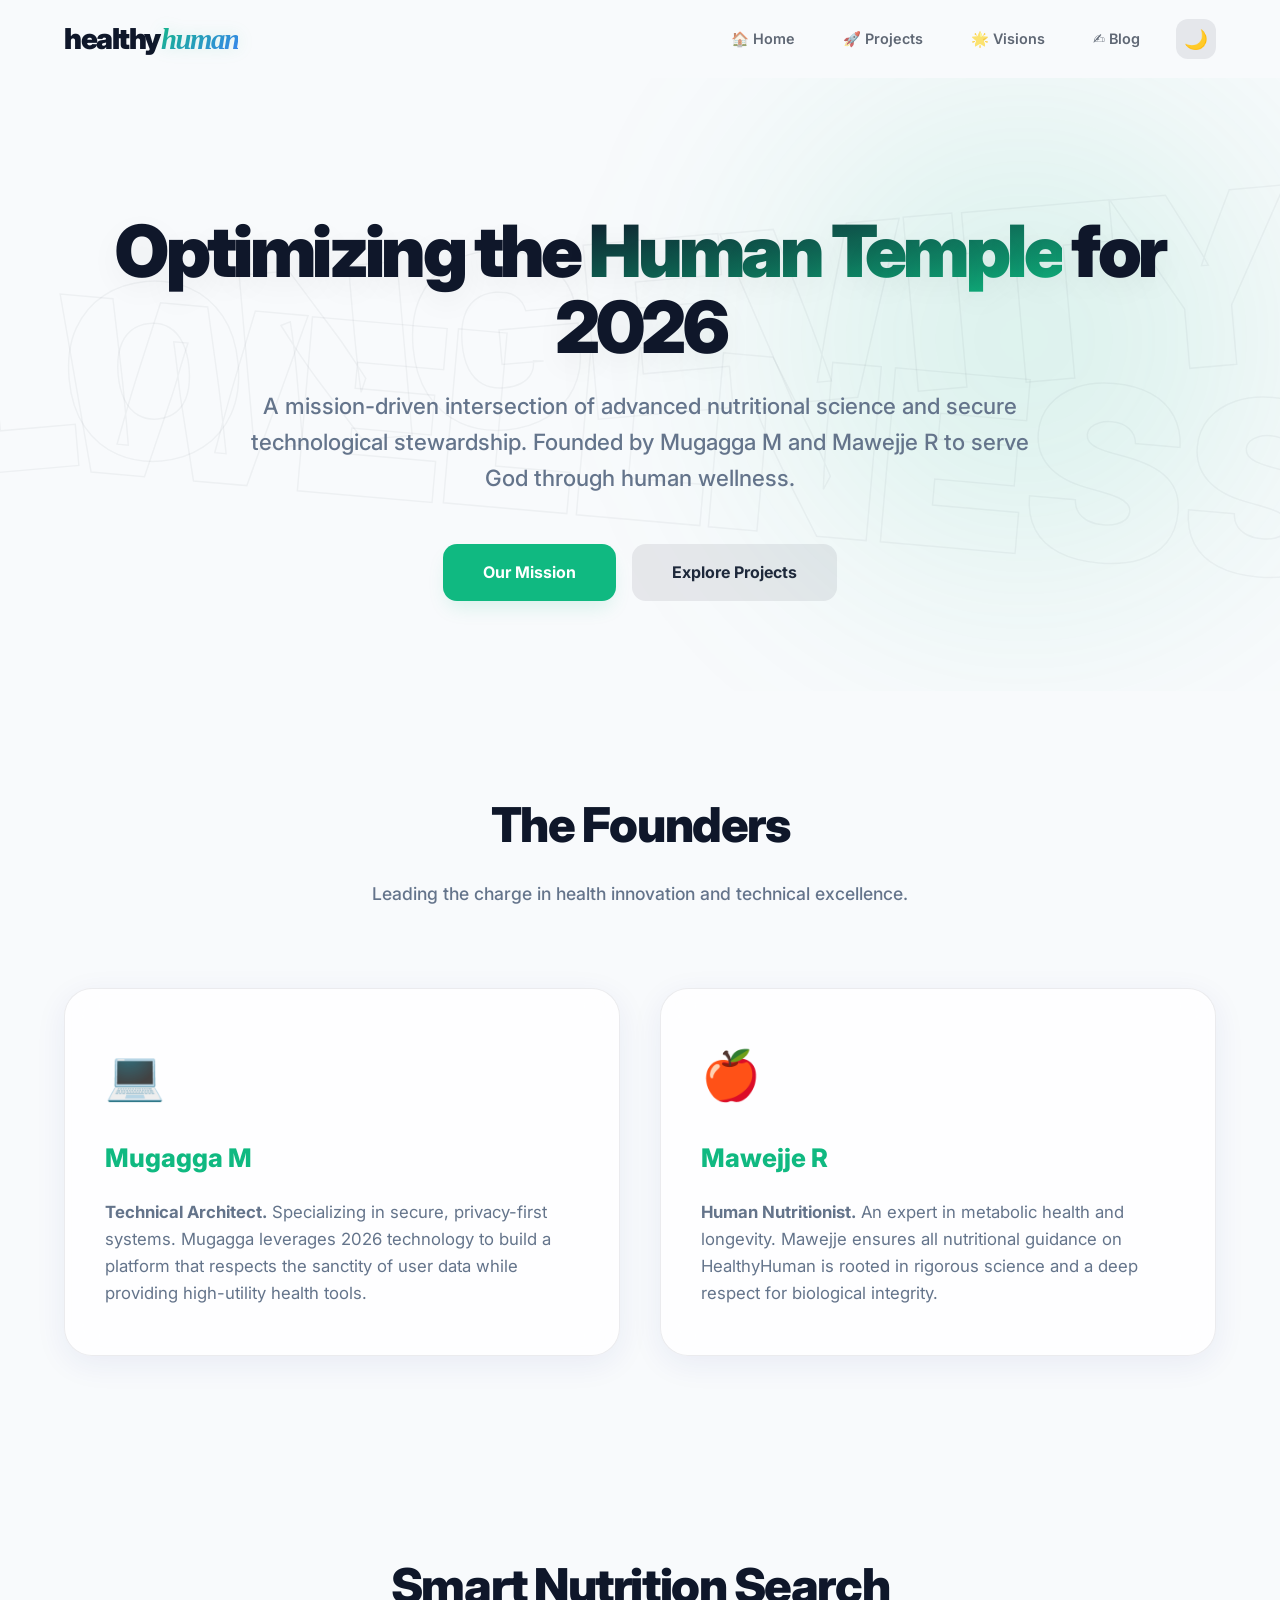
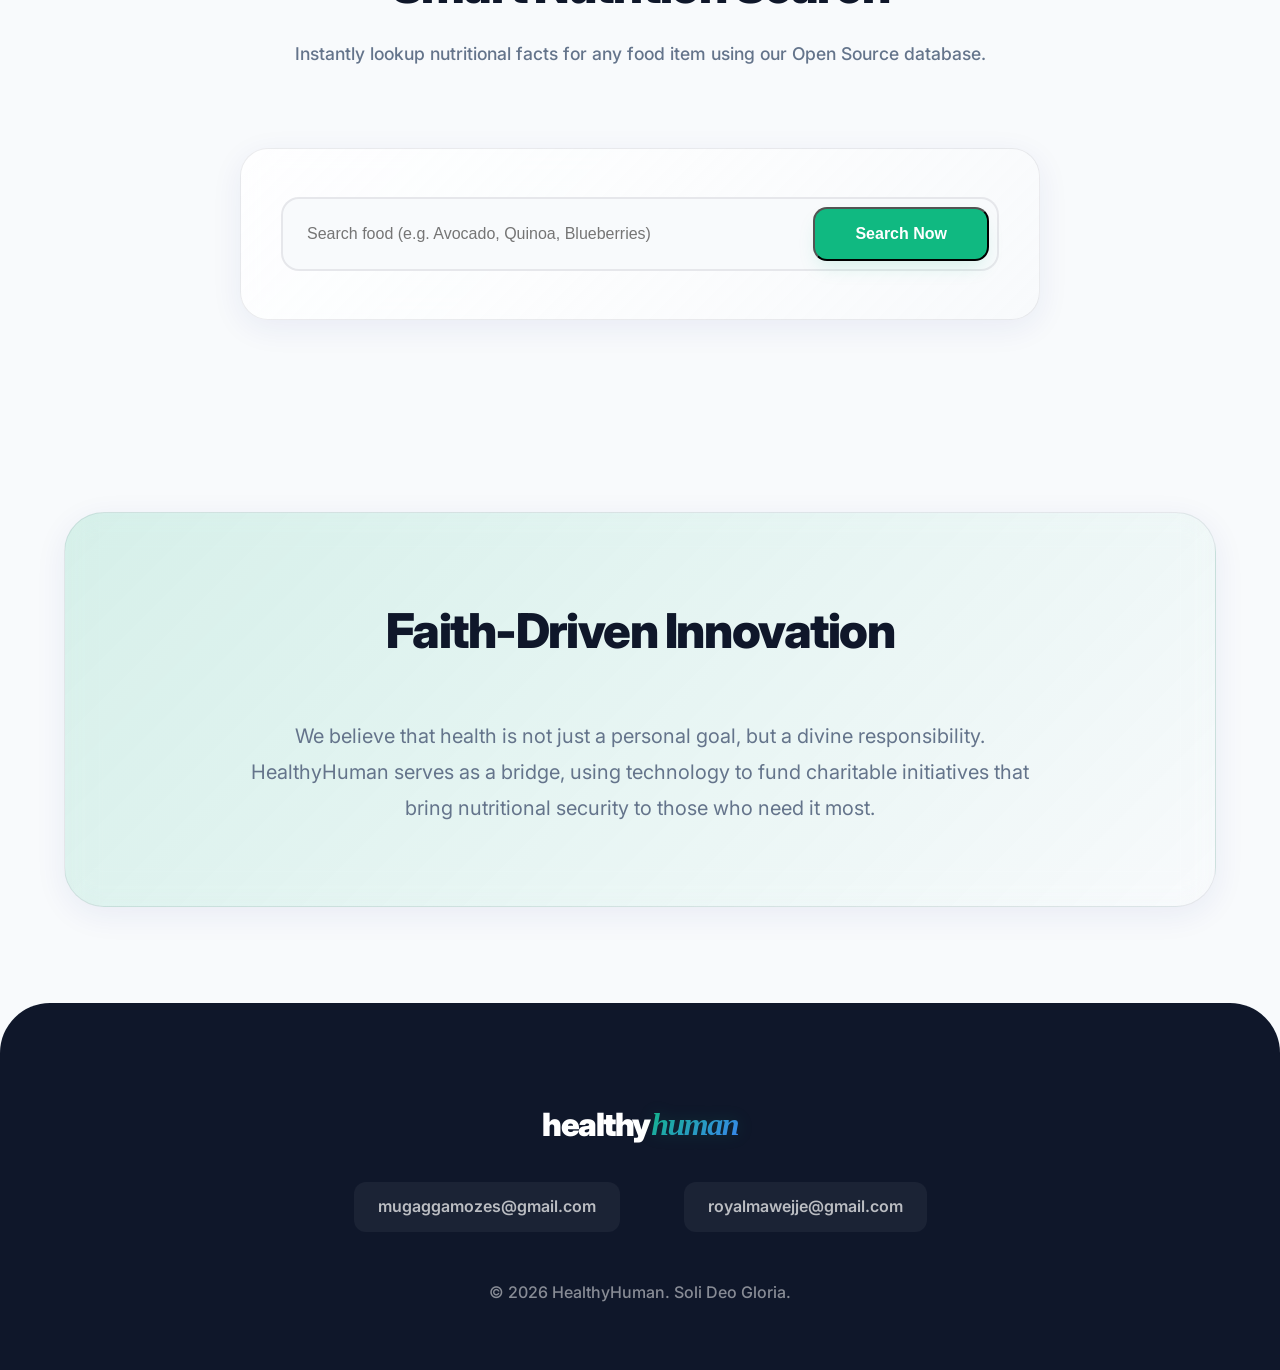
==== commit 1f7813d6: "Elevate branding with modern word art and artistic typography" ====
--- a/index.html
+++ b/index.html
@@ -25,6 +25,8 @@
 
     <main>
         <section class="hero">
+            <div class="bg-word-art" style="top: 10%; left: -5%; transform: rotate(-5deg);">Longevity</div>
+            <div class="bg-word-art" style="bottom: 10%; right: -5%; transform: rotate(5deg);">Wellness</div>
             <h1>Optimizing the <span>Human Temple</span> for 2026</h1>
             <p>A mission-driven intersection of advanced nutritional science and secure technological stewardship. Founded by Mugagga M and Mawejje R to serve God through human wellness.</p>
             <div class="btn-group">
--- a/style.css
+++ b/style.css
@@ -83,21 +83,34 @@
 }
 
 .logo {
-    font-size: 1.5rem;
-    font-weight: 800;
-    letter-spacing: -1px;
+    font-size: 1.8rem;
+    font-weight: 900;
+    letter-spacing: -1.5px;
     color: var(--primary);
     text-decoration: none;
     display: flex;
     align-items: center;
-    gap: 0.25rem;
+    gap: 0.1rem;
+    text-transform: lowercase;
+    transition: var(--transition);
+    position: relative;
 }
 
 .logo span {
     color: var(--accent);
-    background: linear-gradient(135deg, var(--accent), var(--accent-dark));
+    background: linear-gradient(135deg, var(--accent) 0%, #3b82f6 100%);
     -webkit-background-clip: text;
     -webkit-text-fill-color: transparent;
+    filter: drop-shadow(0 0 8px var(--accent-glow));
+    font-style: italic;
+    font-family: serif;
+    display: inline-block;
+    animation: logoFloat 4s ease-in-out infinite;
+}
+
+@keyframes logoFloat {
+    0%, 100% { transform: translateY(0) rotate(0); }
+    50% { transform: translateY(-3px) rotate(1deg); }
 }
 
 nav ul {
@@ -144,11 +157,28 @@
     background: var(--accent-glow);
 }
 
+/* Decorative Background Word Art */
+.bg-word-art {
+    position: absolute;
+    font-size: clamp(5rem, 20vw, 15rem);
+    font-weight: 900;
+    color: var(--primary);
+    opacity: 0.04;
+    z-index: -1;
+    pointer-events: none;
+    white-space: nowrap;
+    text-transform: uppercase;
+    -webkit-text-stroke: 1.5px var(--primary);
+    -webkit-text-fill-color: transparent;
+    letter-spacing: -5px;
+}
+
 /* --- Hero Section --- */
 .hero {
     padding: clamp(6rem, 15vh, 10rem) 5% clamp(4rem, 10vh, 6rem);
     text-align: center;
     position: relative;
+    overflow: hidden; /* Prevent word art from spilling */
 }
 
 .hero::before {
@@ -170,6 +200,7 @@
     margin-bottom: 1.5rem;
     letter-spacing: -0.05em;
     color: var(--primary);
+    text-shadow: 0 10px 30px rgba(0,0,0,0.05);
 }
 
 .hero h1 span {
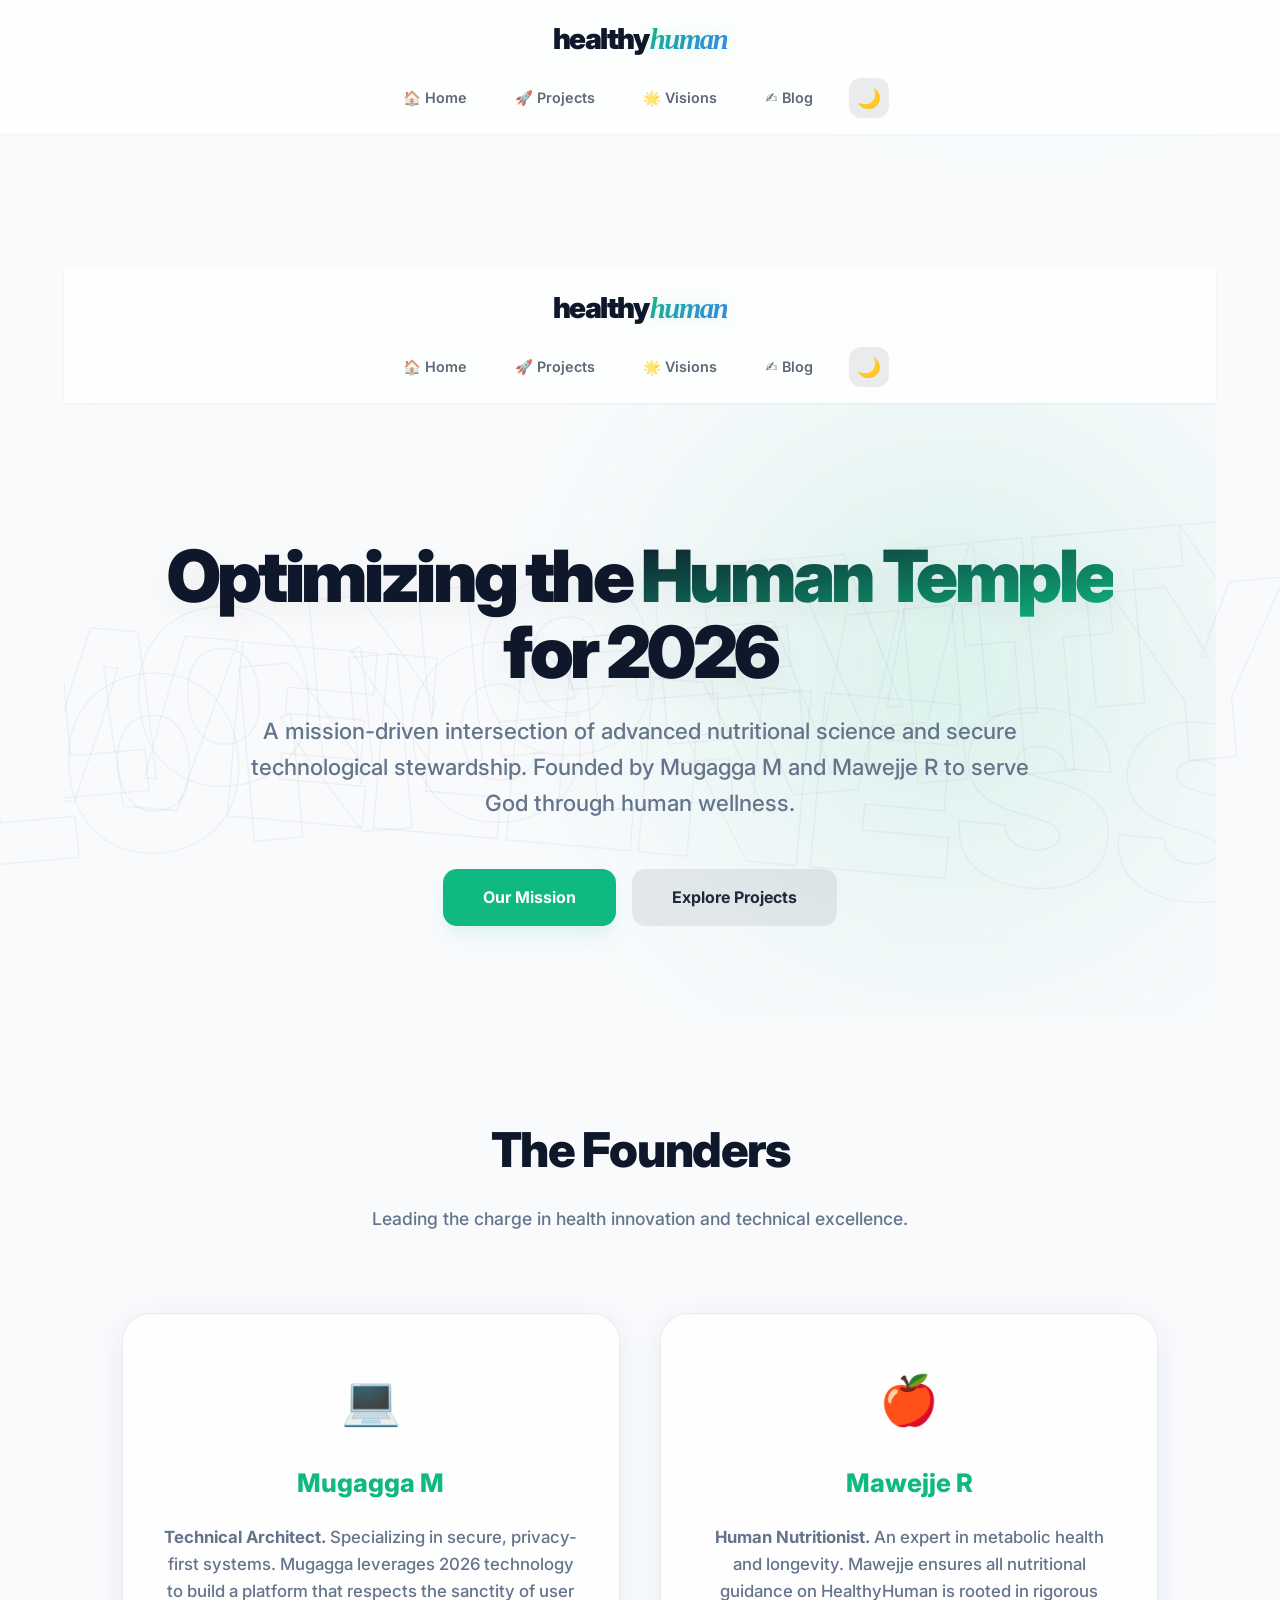
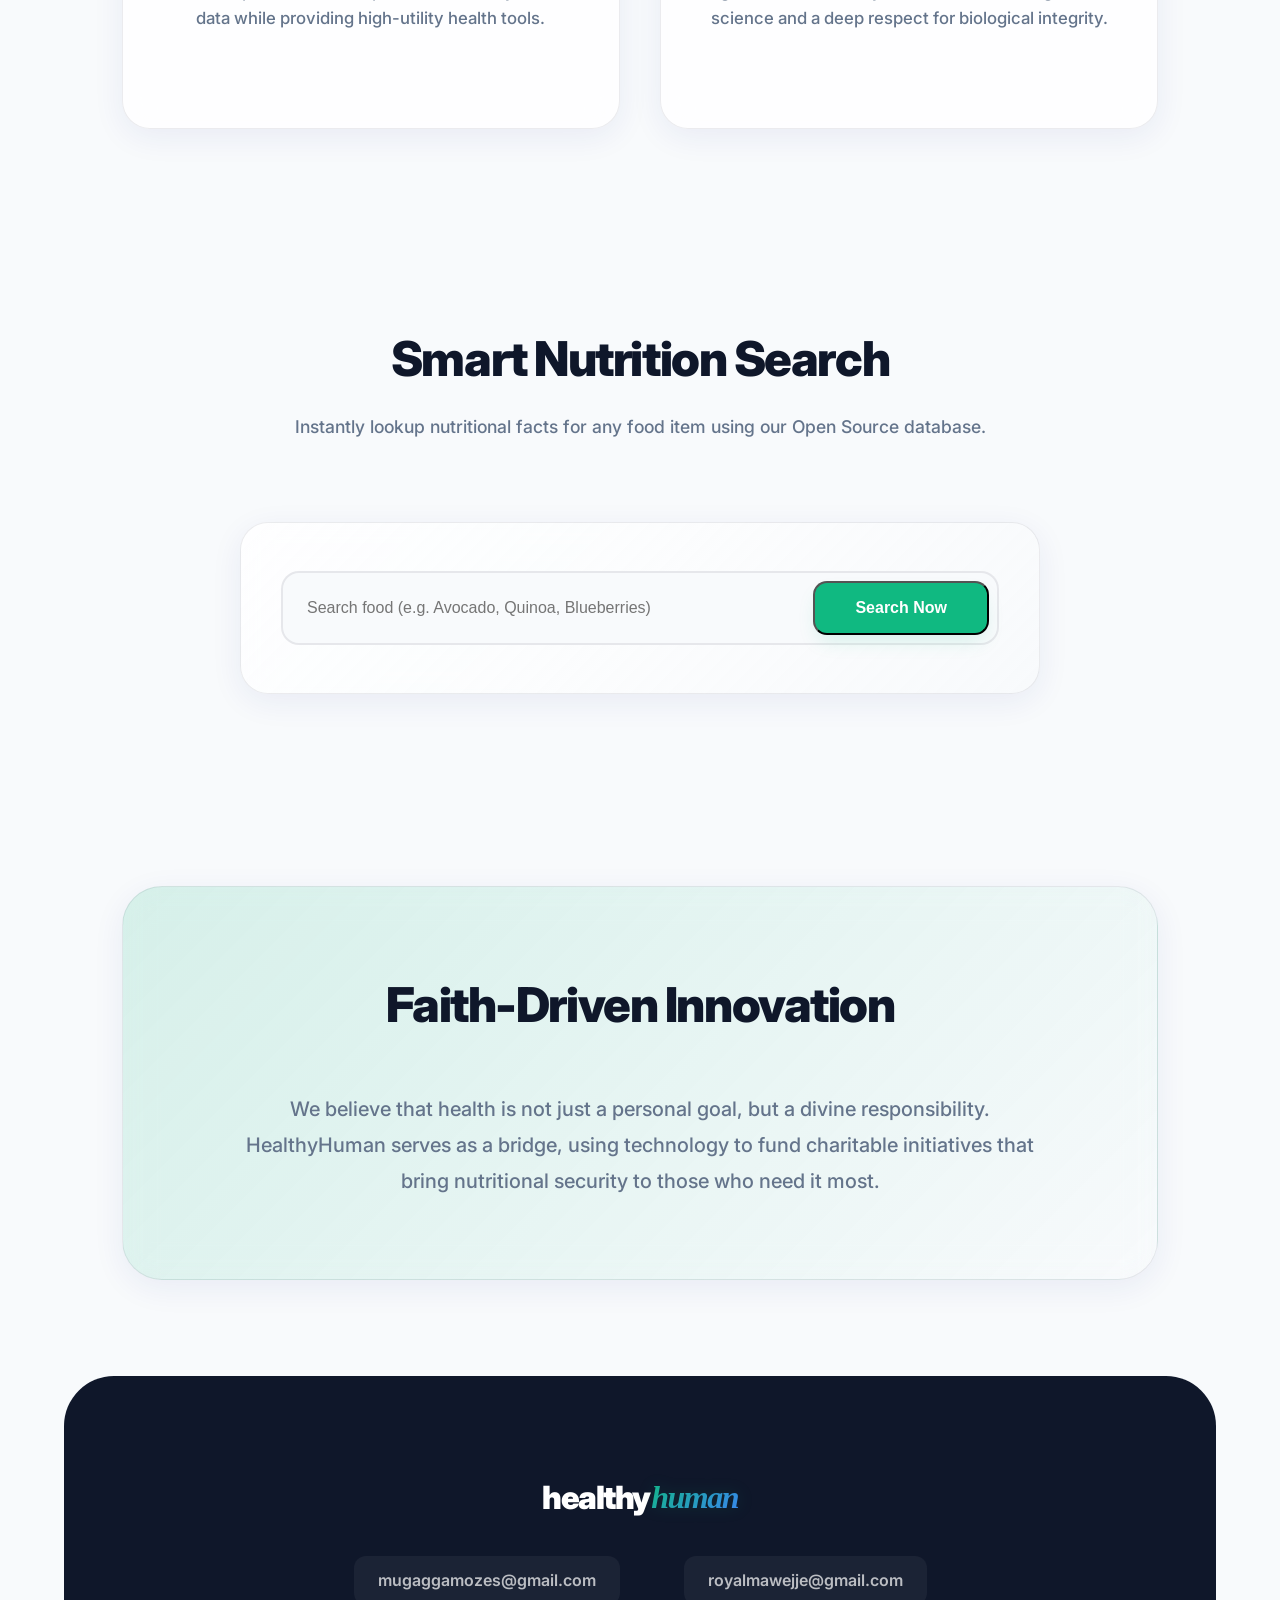
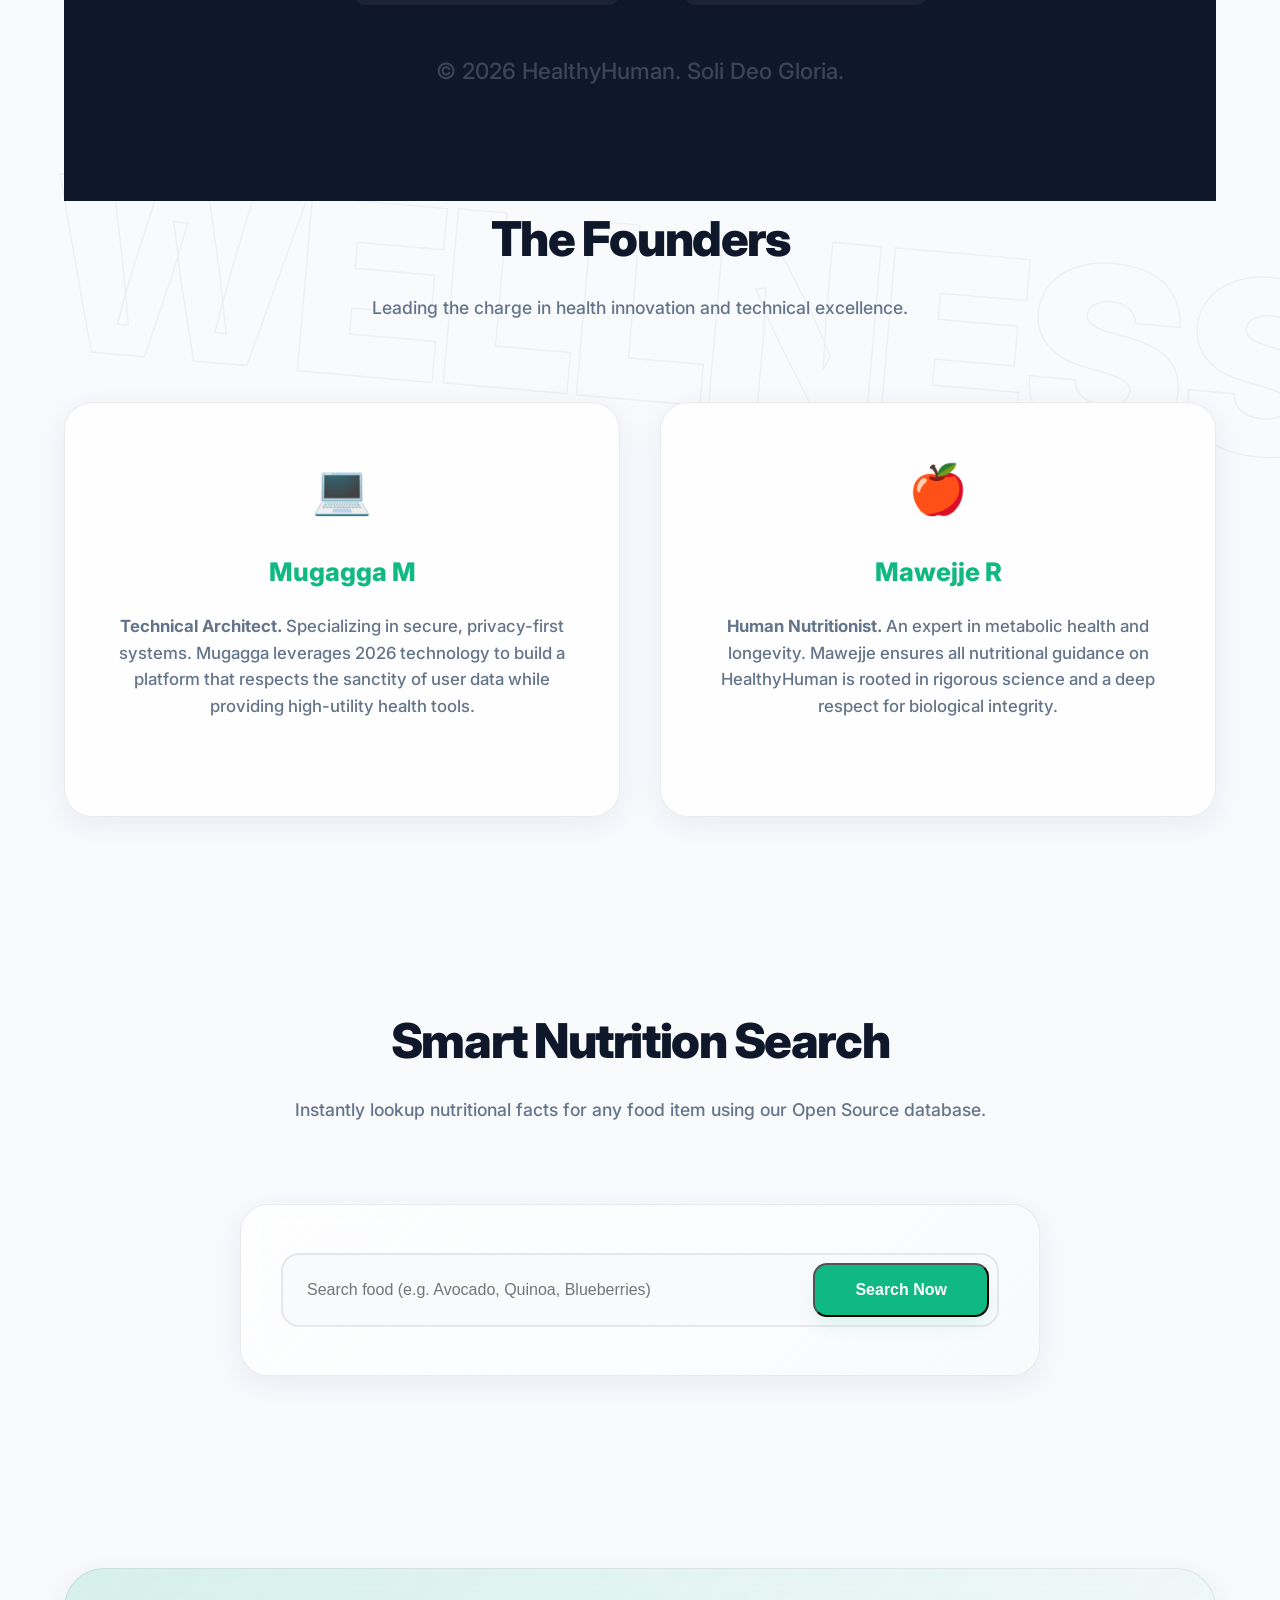
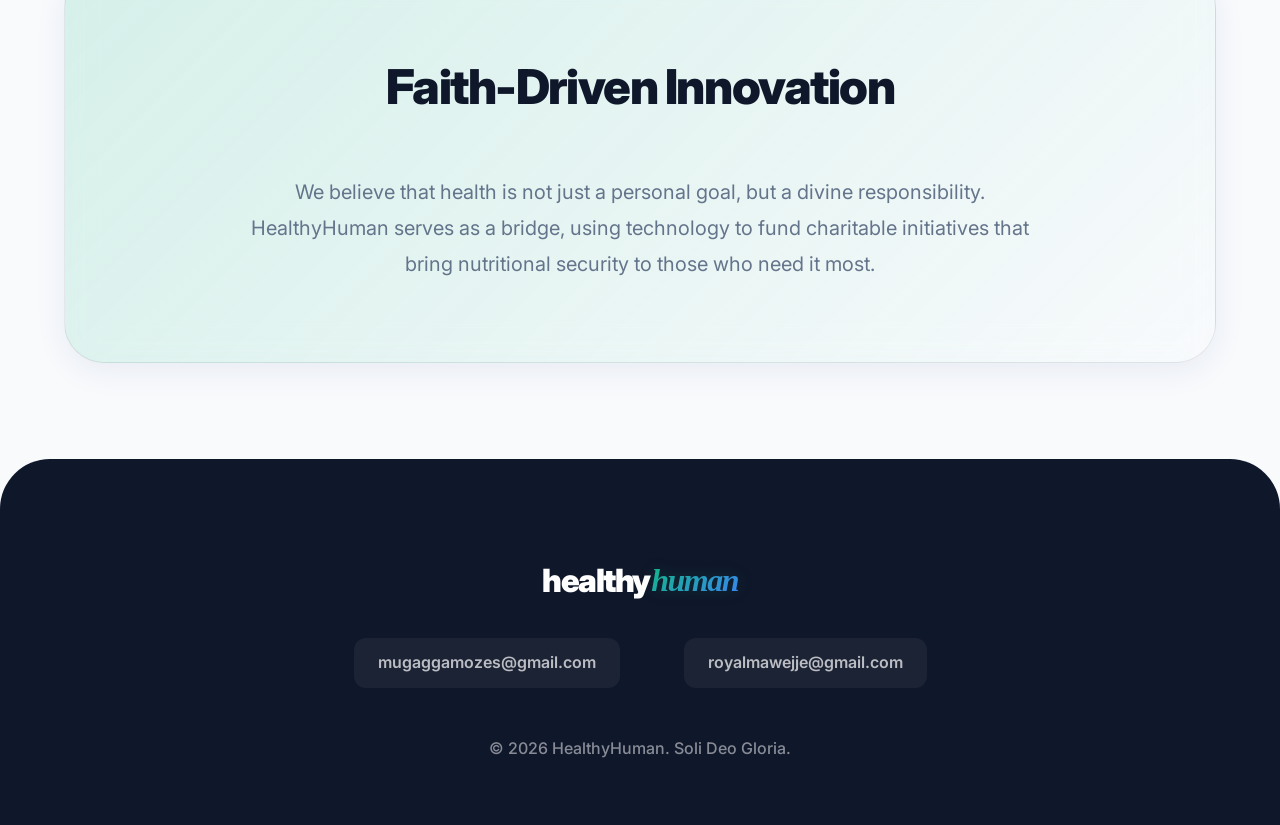
==== commit 9a773427: "Refine UI with premium design, dark mode audit, and functional search API" ====
--- a/index.html
+++ b/index.html
@@ -27,15 +27,97 @@
         <section class="hero">
             <div class="bg-word-art" style="top: 10%; left: -5%; transform: rotate(-5deg);">Longevity</div>
             <div class="bg-word-art" style="bottom: 10%; right: -5%; transform: rotate(5deg);">Wellness</div>
-            <h1>Optimizing the <span>Human Temple</span> for 2026</h1>
-            <p>A mission-driven intersection of advanced nutritional science and secure technological stewardship. Founded by Mugagga M and Mawejje R to serve God through human wellness.</p>
-            <div class="btn-group">
-                <a href="visions.html" class="btn btn-primary">Our Mission</a>
-                <a href="projects.html" class="btn btn-secondary">Explore Projects</a>
-            </div>
-        </section>
+            <body>
+                <header id="main-header">
+                    <a href="index.html" class="logo">Healthy<span>Human</span></a>
+                    <nav>
+                        <ul>
+                            <li><a href="index.html">🏠 Home</a></li>
+                            <li><a href="projects.html">🚀 Projects</a></li>
+                            <li><a href="visions.html">🌟 Visions</a></li>
+                            <li><a href="blog.html">✍️ Blog</a></li>
+                            <li><button class="theme-toggle" aria-label="Toggle theme">🌙</button></li>
+                        </ul>
+                    </nav>
+                </header>
 
-        <section id="about">
+                <main>
+                    <section class="hero">
+                        <div class="bg-word-art" style="top: 10%; left: -5%; transform: rotate(-5deg);">Longevity</div>
+                        <div class="bg-word-art" style="bottom: 10%; right: -5%; transform: rotate(5deg);">Wellness</div>
+                        <h1>Optimizing the <span>Human Temple</span> for 2026</h1>
+                        <p>A mission-driven intersection of advanced nutritional science and secure technological stewardship. Founded by Mugagga M and Mawejje R to serve God through human wellness.</p>
+                        <div class="btn-group">
+                            <a href="visions.html" class="btn btn-primary">Our Mission</a>
+                            <a href="projects.html" class="btn btn-secondary">Explore Projects</a>
+                        </div>
+                    </section>
+
+                    <section id="about">
+                        <div class="section-title">
+                            <h2>The Founders</h2>
+                            <p>Leading the charge in health innovation and technical excellence.</p>
+                        </div>
+                        <div class="grid">
+                            <div class="card glass">
+                                <div style="font-size: 3rem; margin-bottom: 1.5rem;">💻</div>
+                                <h3>Mugagga M</h3>
+                                <p><strong>Technical Architect.</strong> Specializing in secure, privacy-first systems. Mugagga leverages 2026 technology to build a platform that respects the sanctity of user data while providing high-utility health tools.</p>
+                            </div>
+                            <div class="card glass">
+                                <div style="font-size: 3rem; margin-bottom: 1.5rem;">🍎</div>
+                                <h3>Mawejje R</h3>
+                                <p><strong>Human Nutritionist.</strong> An expert in metabolic health and longevity. Mawejje ensures all nutritional guidance on HealthyHuman is rooted in rigorous science and a deep respect for biological integrity.</p>
+                            </div>
+                        </div>
+                    </section>
+
+                    <section id="nutrition-search">
+                        <div class="section-title">
+                            <h2>Smart Nutrition Search</h2>
+                            <p>Instantly lookup nutritional facts for any food item using our Open Source database.</p>
+                        </div>
+                        <div class="card glass">
+                            <div class="search-container">
+                                <input type="text" id="food-input" placeholder="Search food (e.g. Avocado, Quinoa, Blueberries)">
+                                <button id="search-btn" class="btn btn-primary">Search Now</button>
+                            </div>
+                            <div id="search-result" style="display: none; margin-top: 2rem; padding: 2rem; background: var(--bg); border-radius: 20px; border: 1px solid var(--border);">
+                                <h3 id="food-name" style="margin-bottom: 1.5rem; text-align: center; color: var(--primary);"></h3>
+                                <div class="grid" style="grid-template-columns: repeat(auto-fit, minmax(120px, 1fr)); gap: 1.5rem; text-align: center;">
+                                    <div class="glass" style="padding: 1rem; border-radius: 15px;">⚡ <div style="font-size: 1.2rem; font-weight: 800; color: var(--accent);"><span id="calories"></span></div><small>Calories</small></div>
+                                    <div class="glass" style="padding: 1rem; border-radius: 15px;">🥩 <div style="font-size: 1.2rem; font-weight: 800; color: var(--accent);"><span id="proteins"></span>g</div><small>Proteins</small></div>
+                                    <div class="glass" style="padding: 1rem; border-radius: 15px;">🥑 <div style="font-size: 1.2rem; font-weight: 800; color: var(--accent);"><span id="fats"></span>g</div><small>Fats</small></div>
+                                    <div class="glass" style="padding: 1rem; border-radius: 15px;">🍞 <div style="font-size: 1.2rem; font-weight: 800; color: var(--accent);"><span id="carbs"></span>g</div><small>Carbs</small></div>
+                                </div>
+                            </div>
+                        </div>
+                    </section>
+
+                    <section id="mission-highlight" style="padding: 6rem 5%;">
+                        <div class="card glass" style="background: linear-gradient(135deg, var(--accent-glow), transparent); border-radius: 40px; text-align: center; padding: 5rem 2rem;">
+                            <div class="section-title" style="margin-bottom: 2rem;">
+                                <h2>Faith-Driven Innovation</h2>
+                            </div>
+                            <p style="max-width: 800px; margin: 0 auto; font-size: 1.25rem; line-height: 1.8; color: var(--text-muted);">
+                                We believe that health is not just a personal goal, but a divine responsibility. HealthyHuman serves as a bridge, using technology to fund charitable initiatives that bring nutritional security to those who need it most.
+                            </p>
+                        </div>
+                    </section>
+                </main>
+
+                <footer>
+                    <a href="index.html" class="logo">Healthy<span>Human</span></a>
+                    <div class="contact-info">
+                        <a href="mailto:mugaggamozes@gmail.com" class="contact-link">mugaggamozes@gmail.com</a>
+                        <a href="mailto:royalmawejje@gmail.com" class="contact-link">royalmawejje@gmail.com</a>
+                    </div>
+                    <p style="opacity: 0.5; font-weight: 500;">&copy; 2026 HealthyHuman. Soli Deo Gloria.</p>
+                </footer>
+
+                <script src="script.js"></script>
+            </body>
+
             <div class="section-title">
                 <h2>The Founders</h2>
                 <p>Leading the charge in health innovation and technical excellence.</p>
--- a/style.css
+++ b/style.css
@@ -70,16 +70,21 @@
     z-index: 1000;
     padding: 1rem 5%;
     display: flex;
-    justify-content: space-between;
+    flex-direction: column; /* Mobile: Stack vertically by default */
     align-items: center;
-    transition: var(--transition);
+    gap: 1rem;
+    box-shadow: var(--shadow-sm); /* Lighter shadow for mobile header */
+    transition: padding 0.4s var(--transition), background-color 0.5s ease, backdrop-filter 0.5s ease; /* Added backdrop-filter transition */
+    background-color: var(--nav-bg); /* Ensure base nav background is always visible */
+    backdrop-filter: blur(16px); /* Subtle default blur */
+    -webkit-backdrop-filter: blur(16px);
 }
 
 header.scrolled {
-    padding: 0.75rem 5%;
-    background-color: var(--nav-bg);
-    backdrop-filter: blur(20px);
+    padding: 0.75rem 5%; /* Slightly smaller padding when scrolled */
+    backdrop-filter: blur(24px); /* Slightly more blur when scrolled */
     border-bottom: 1px solid var(--border);
+    box-shadow: var(--shadow-md); /* Slightly more prominent shadow when scrolled */
 }
 
 .logo {
